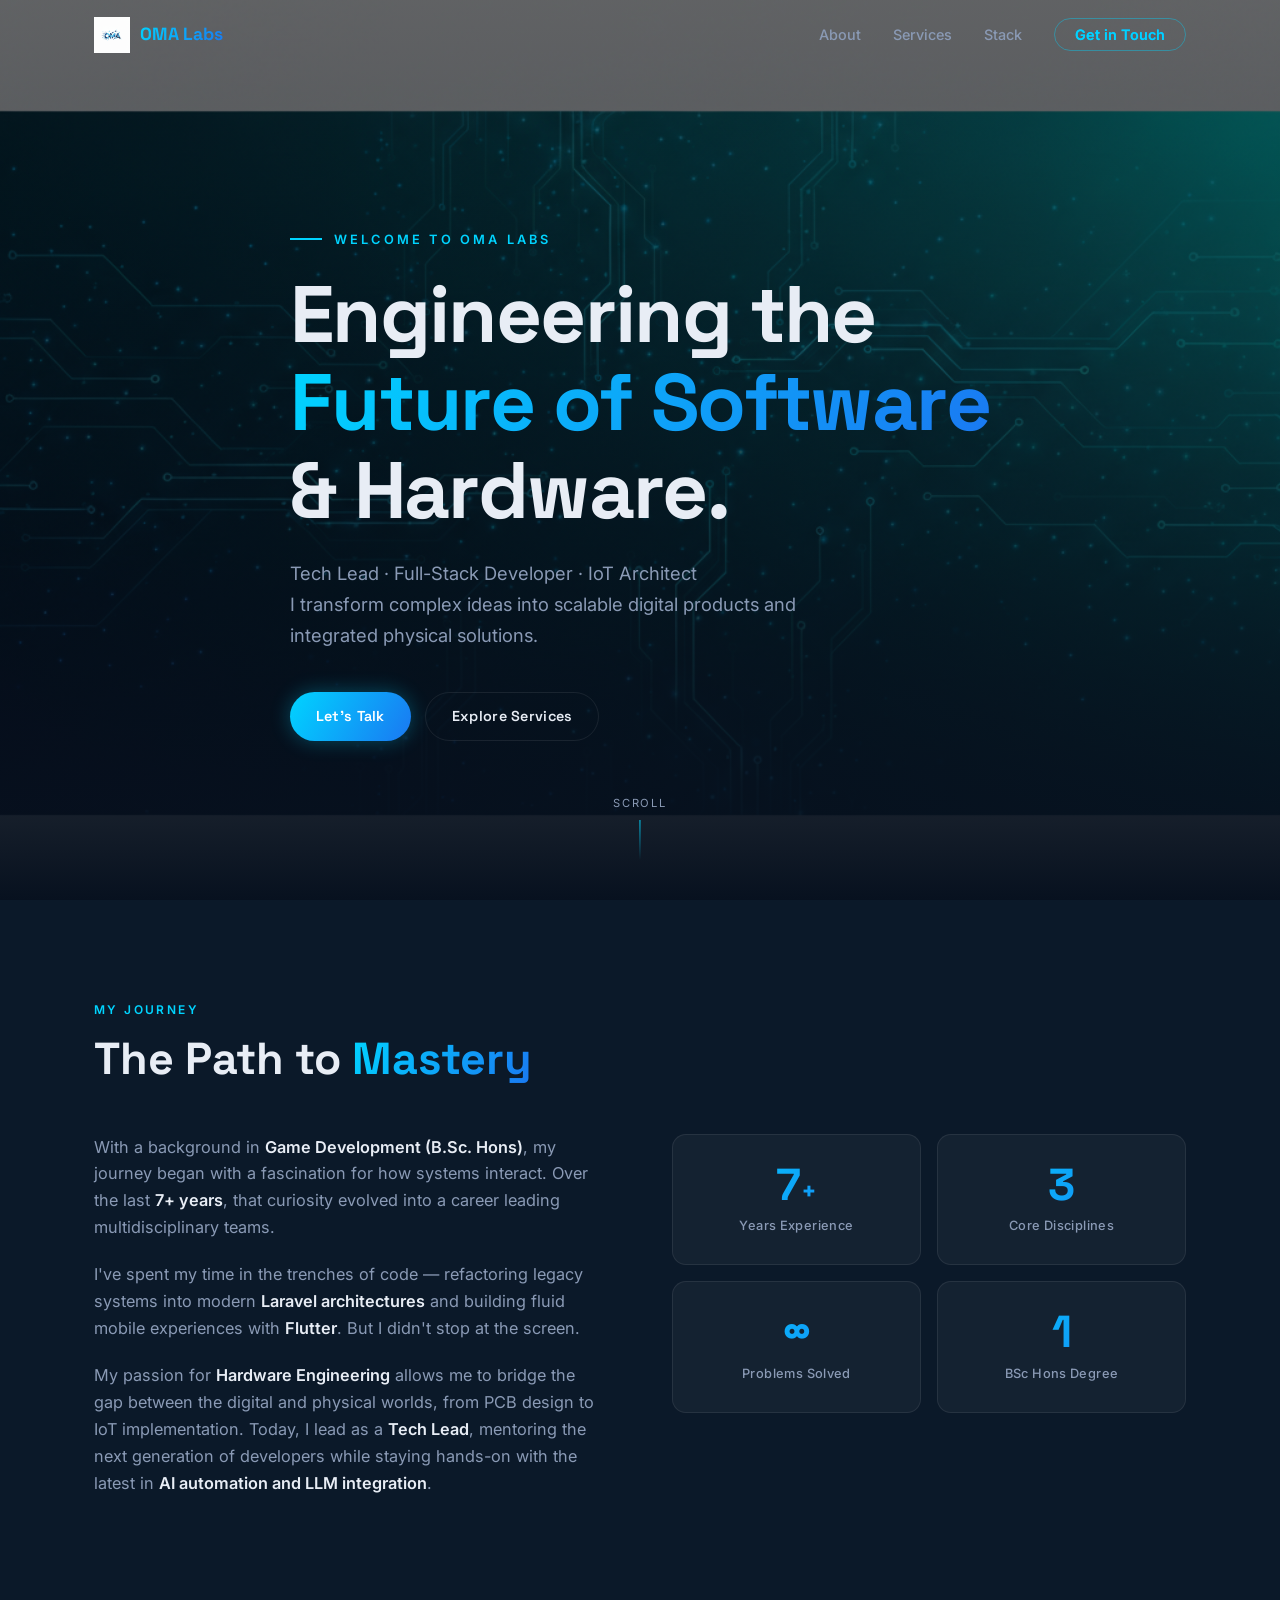
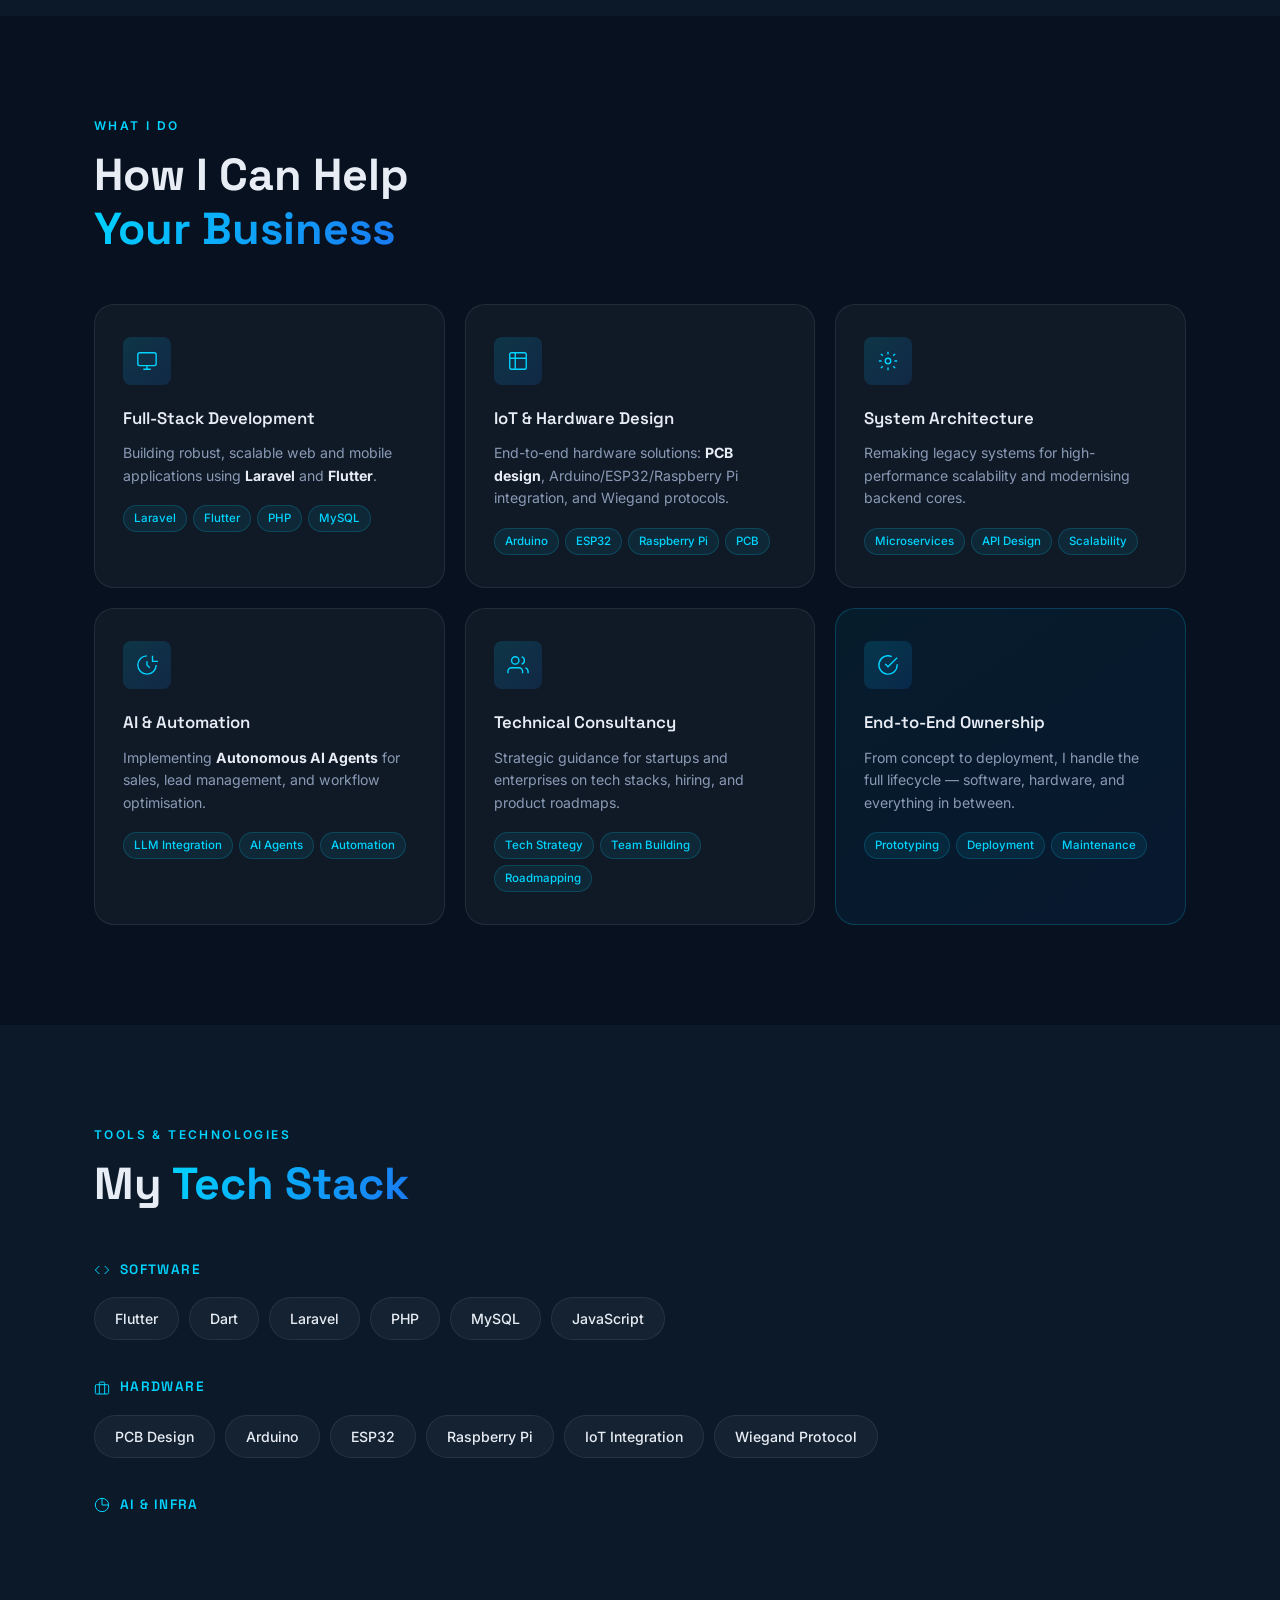
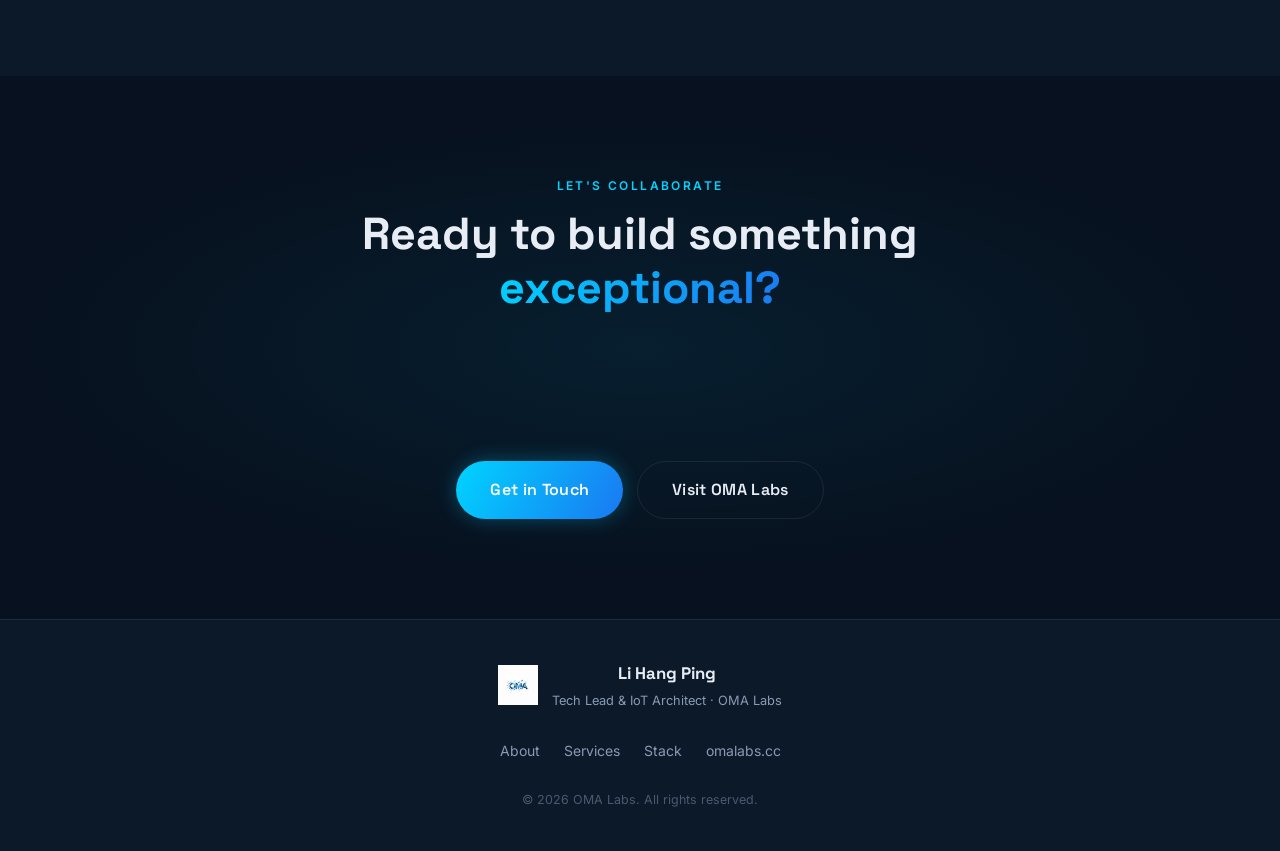
==== index.html @ 93602f53 "Build OMA Labs personal portfolio website Single-page portfolio for Li Hang Ping / OMA Labs with her" ====
<!DOCTYPE html>
<html lang="en">
<head>
  <meta charset="UTF-8" />
  <meta name="viewport" content="width=device-width, initial-scale=1.0" />
  <title>Li Hang Ping — OMA Labs</title>
  <meta name="description" content="Tech Lead, Full-Stack Developer, and IoT Architect. Building scalable software and integrated hardware solutions." />
  <link rel="preconnect" href="https://fonts.googleapis.com" />
  <link rel="preconnect" href="https://fonts.gstatic.com" crossorigin />
  <link href="https://fonts.googleapis.com/css2?family=Inter:wght@300;400;500;600;700;800&family=Space+Grotesk:wght@400;500;600;700&display=swap" rel="stylesheet" />
  <link rel="stylesheet" href="style.css" />
</head>
<body>

  <!-- NAV -->
  <nav class="nav" id="nav">
    <div class="nav__inner">
      <a href="#hero" class="nav__logo">
        <img src="assets/logo.png" alt="OMA Labs" class="nav__logo-img" />
        <span class="nav__logo-text">OMA Labs</span>
      </a>
      <ul class="nav__links">
        <li><a href="#about">About</a></li>
        <li><a href="#services">Services</a></li>
        <li><a href="#stack">Stack</a></li>
        <li><a href="#contact" class="nav__cta">Get in Touch</a></li>
      </ul>
      <button class="nav__hamburger" id="hamburger" aria-label="Toggle menu">
        <span></span><span></span><span></span>
      </button>
    </div>
  </nav>

  <!-- HERO -->
  <section class="hero" id="hero">
    <div class="hero__bg"></div>
    <div class="hero__overlay"></div>
    <div class="hero__content">
      <p class="hero__eyebrow">Welcome to OMA Labs</p>
      <h1 class="hero__headline">Engineering the<br /><span class="gradient-text">Future of Software</span><br />&amp; Hardware.</h1>
      <p class="hero__sub">Tech Lead · Full-Stack Developer · IoT Architect<br />I transform complex ideas into scalable digital products and integrated physical solutions.</p>
      <div class="hero__actions">
        <a href="#contact" class="btn btn--primary">Let's Talk</a>
        <a href="#services" class="btn btn--ghost">Explore Services</a>
      </div>
    </div>
    <div class="hero__scroll-indicator">
      <span>Scroll</span>
      <div class="hero__scroll-line"></div>
    </div>
  </section>

  <!-- ABOUT -->
  <section class="section about" id="about">
    <div class="container">
      <div class="section__label">My Journey</div>
      <h2 class="section__title">The Path to <span class="gradient-text">Mastery</span></h2>
      <div class="about__grid">
        <div class="about__text">
          <p>With a background in <strong>Game Development (B.Sc. Hons)</strong>, my journey began with a fascination for how systems interact. Over the last <strong>7+ years</strong>, that curiosity evolved into a career leading multidisciplinary teams.</p>
          <p>I've spent my time in the trenches of code — refactoring legacy systems into modern <strong>Laravel architectures</strong> and building fluid mobile experiences with <strong>Flutter</strong>. But I didn't stop at the screen.</p>
          <p>My passion for <strong>Hardware Engineering</strong> allows me to bridge the gap between the digital and physical worlds, from PCB design to IoT implementation. Today, I lead as a <strong>Tech Lead</strong>, mentoring the next generation of developers while staying hands-on with the latest in <strong>AI automation and LLM integration</strong>.</p>
        </div>
        <div class="about__stats">
          <div class="stat-card">
            <div class="stat-card__num">7<span>+</span></div>
            <div class="stat-card__label">Years Experience</div>
          </div>
          <div class="stat-card">
            <div class="stat-card__num">3</div>
            <div class="stat-card__label">Core Disciplines</div>
          </div>
          <div class="stat-card">
            <div class="stat-card__num">∞</div>
            <div class="stat-card__label">Problems Solved</div>
          </div>
          <div class="stat-card">
            <div class="stat-card__num">1</div>
            <div class="stat-card__label">BSc Hons Degree</div>
          </div>
        </div>
      </div>
    </div>
  </section>

  <!-- SERVICES -->
  <section class="section services" id="services">
    <div class="container">
      <div class="section__label">What I Do</div>
      <h2 class="section__title">How I Can Help<br /><span class="gradient-text">Your Business</span></h2>
      <div class="services__grid">

        <div class="service-card">
          <div class="service-card__icon">
            <svg viewBox="0 0 24 24" fill="none" stroke="currentColor" stroke-width="1.5"><rect x="2" y="3" width="20" height="14" rx="2"/><path d="M8 21h8M12 17v4"/></svg>
          </div>
          <h3>Full-Stack Development</h3>
          <p>Building robust, scalable web and mobile applications using <strong>Laravel</strong> and <strong>Flutter</strong>.</p>
          <ul class="service-card__tags">
            <li>Laravel</li><li>Flutter</li><li>PHP</li><li>MySQL</li>
          </ul>
        </div>

        <div class="service-card">
          <div class="service-card__icon">
            <svg viewBox="0 0 24 24" fill="none" stroke="currentColor" stroke-width="1.5"><path d="M9 3H5a2 2 0 0 0-2 2v4m6-6h10a2 2 0 0 1 2 2v4M9 3v18m0 0h10a2 2 0 0 0 2-2V9M9 21H5a2 2 0 0 1-2-2V9m0 0h18"/></svg>
          </div>
          <h3>IoT &amp; Hardware Design</h3>
          <p>End-to-end hardware solutions: <strong>PCB design</strong>, Arduino/ESP32/Raspberry Pi integration, and Wiegand protocols.</p>
          <ul class="service-card__tags">
            <li>Arduino</li><li>ESP32</li><li>Raspberry Pi</li><li>PCB</li>
          </ul>
        </div>

        <div class="service-card">
          <div class="service-card__icon">
            <svg viewBox="0 0 24 24" fill="none" stroke="currentColor" stroke-width="1.5"><circle cx="12" cy="12" r="3"/><path d="M12 2v3M12 19v3M4.22 4.22l2.12 2.12M17.66 17.66l2.12 2.12M2 12h3M19 12h3M4.22 19.78l2.12-2.12M17.66 6.34l2.12-2.12"/></svg>
          </div>
          <h3>System Architecture</h3>
          <p>Remaking legacy systems for high-performance scalability and modernising backend cores.</p>
          <ul class="service-card__tags">
            <li>Microservices</li><li>API Design</li><li>Scalability</li>
          </ul>
        </div>

        <div class="service-card">
          <div class="service-card__icon">
            <svg viewBox="0 0 24 24" fill="none" stroke="currentColor" stroke-width="1.5"><path d="M12 2a10 10 0 1 0 10 10"/><path d="M12 8v4l3 3"/><path d="M18 2v6h6"/></svg>
          </div>
          <h3>AI &amp; Automation</h3>
          <p>Implementing <strong>Autonomous AI Agents</strong> for sales, lead management, and workflow optimisation.</p>
          <ul class="service-card__tags">
            <li>LLM Integration</li><li>AI Agents</li><li>Automation</li>
          </ul>
        </div>

        <div class="service-card">
          <div class="service-card__icon">
            <svg viewBox="0 0 24 24" fill="none" stroke="currentColor" stroke-width="1.5"><path d="M17 21v-2a4 4 0 0 0-4-4H5a4 4 0 0 0-4 4v2"/><circle cx="9" cy="7" r="4"/><path d="M23 21v-2a4 4 0 0 0-3-3.87"/><path d="M16 3.13a4 4 0 0 1 0 7.75"/></svg>
          </div>
          <h3>Technical Consultancy</h3>
          <p>Strategic guidance for startups and enterprises on tech stacks, hiring, and product roadmaps.</p>
          <ul class="service-card__tags">
            <li>Tech Strategy</li><li>Team Building</li><li>Roadmapping</li>
          </ul>
        </div>

        <div class="service-card service-card--highlight">
          <div class="service-card__icon">
            <svg viewBox="0 0 24 24" fill="none" stroke="currentColor" stroke-width="1.5"><path d="M22 11.08V12a10 10 0 1 1-5.93-9.14"/><path d="M22 4 12 14.01l-3-3"/></svg>
          </div>
          <h3>End-to-End Ownership</h3>
          <p>From concept to deployment, I handle the full lifecycle — software, hardware, and everything in between.</p>
          <ul class="service-card__tags">
            <li>Prototyping</li><li>Deployment</li><li>Maintenance</li>
          </ul>
        </div>

      </div>
    </div>
  </section>

  <!-- TECH STACK -->
  <section class="section stack" id="stack">
    <div class="container">
      <div class="section__label">Tools &amp; Technologies</div>
      <h2 class="section__title">My <span class="gradient-text">Tech Stack</span></h2>
      <div class="stack__groups">

        <div class="stack__group">
          <div class="stack__group-label">
            <svg viewBox="0 0 24 24" fill="none" stroke="currentColor" stroke-width="1.5"><polyline points="16 18 22 12 16 6"/><polyline points="8 6 2 12 8 18"/></svg>
            Software
          </div>
          <div class="stack__pills">
            <span class="pill">Flutter</span>
            <span class="pill">Dart</span>
            <span class="pill">Laravel</span>
            <span class="pill">PHP</span>
            <span class="pill">MySQL</span>
            <span class="pill">JavaScript</span>
          </div>
        </div>

        <div class="stack__group">
          <div class="stack__group-label">
            <svg viewBox="0 0 24 24" fill="none" stroke="currentColor" stroke-width="1.5"><rect x="2" y="7" width="20" height="14" rx="2"/><path d="M16 21V5a2 2 0 0 0-2-2h-4a2 2 0 0 0-2 2v16"/></svg>
            Hardware
          </div>
          <div class="stack__pills">
            <span class="pill">PCB Design</span>
            <span class="pill">Arduino</span>
            <span class="pill">ESP32</span>
            <span class="pill">Raspberry Pi</span>
            <span class="pill">IoT Integration</span>
            <span class="pill">Wiegand Protocol</span>
          </div>
        </div>

        <div class="stack__group">
          <div class="stack__group-label">
            <svg viewBox="0 0 24 24" fill="none" stroke="currentColor" stroke-width="1.5"><path d="M12 2a10 10 0 1 0 10 10H12V2z"/><path d="M12 2a10 10 0 0 1 10 10"/></svg>
            AI &amp; Infra
          </div>
          <div class="stack__pills">
            <span class="pill">LLM Hosting</span>
            <span class="pill">Prompt Engineering</span>
            <span class="pill">Nvidia RTX</span>
            <span class="pill">AI Agents</span>
          </div>
        </div>

      </div>
    </div>
  </section>

  <!-- CONTACT CTA -->
  <section class="section contact" id="contact">
    <div class="contact__bg"></div>
    <div class="container contact__inner">
      <div class="section__label">Let's Collaborate</div>
      <h2 class="section__title">Ready to build something<br /><span class="gradient-text">exceptional?</span></h2>
      <p class="contact__body">Whether you need a sophisticated mobile app, a custom hardware solution, or a complete system overhaul, I bring the technical leadership to make it happen.</p>
      <div class="contact__actions">
        <a href="mailto:hello@omalabs.cc" class="btn btn--primary btn--lg">Get in Touch</a>
        <a href="https://omalabs.cc" target="_blank" rel="noopener noreferrer" class="btn btn--ghost btn--lg">Visit OMA Labs</a>
      </div>
    </div>
  </section>

  <!-- FOOTER -->
  <footer class="footer">
    <div class="container footer__inner">
      <div class="footer__brand">
        <img src="assets/logo.png" alt="OMA Labs" class="footer__logo" />
        <div>
          <div class="footer__name">Li Hang Ping</div>
          <div class="footer__tagline">Tech Lead &amp; IoT Architect · OMA Labs</div>
        </div>
      </div>
      <div class="footer__links">
        <a href="#about">About</a>
        <a href="#services">Services</a>
        <a href="#stack">Stack</a>
        <a href="https://omalabs.cc" target="_blank" rel="noopener noreferrer">omalabs.cc</a>
      </div>
      <div class="footer__copy">&copy; 2026 OMA Labs. All rights reserved.</div>
    </div>
  </footer>

  <script src="script.js"></script>
</body>
</html>
---- style.css ----
/* ============================================================
   OMA Labs — Portfolio Website Styles
   ============================================================ */

/* ---------- Reset & Base ---------- */
*, *::before, *::after { box-sizing: border-box; margin: 0; padding: 0; }

:root {
  --clr-bg:        #07111f;
  --clr-bg2:       #0b1929;
  --clr-surface:   rgba(255,255,255,0.04);
  --clr-border:    rgba(255,255,255,0.08);
  --clr-text:      #e8edf5;
  --clr-muted:     #8a9ab5;
  --clr-cyan:      #00d4ff;
  --clr-blue:      #1a78f2;
  --clr-glow:      rgba(0, 212, 255, 0.15);

  --font-head:  'Space Grotesk', sans-serif;
  --font-body:  'Inter', sans-serif;

  --radius-sm: 8px;
  --radius-md: 14px;
  --radius-lg: 20px;

  --nav-h: 70px;
  --transition: 0.3s ease;
}

html { scroll-behavior: smooth; font-size: 16px; }

body {
  background: var(--clr-bg);
  color: var(--clr-text);
  font-family: var(--font-body);
  line-height: 1.65;
  overflow-x: hidden;
}

a { color: inherit; text-decoration: none; }
img { display: block; max-width: 100%; }
ul { list-style: none; }

/* ---------- Utilities ---------- */
.container {
  width: 100%;
  max-width: 1140px;
  margin: 0 auto;
  padding: 0 24px;
}

.gradient-text {
  background: linear-gradient(120deg, var(--clr-cyan) 0%, var(--clr-blue) 100%);
  -webkit-background-clip: text;
  -webkit-text-fill-color: transparent;
  background-clip: text;
}

/* ---------- Buttons ---------- */
.btn {
  display: inline-flex;
  align-items: center;
  gap: 8px;
  padding: 12px 26px;
  border-radius: 50px;
  font-family: var(--font-head);
  font-size: 0.9rem;
  font-weight: 600;
  letter-spacing: 0.02em;
  cursor: pointer;
  transition: all var(--transition);
  border: none;
}

.btn--primary {
  background: linear-gradient(120deg, var(--clr-cyan), var(--clr-blue));
  color: #fff;
  box-shadow: 0 0 20px rgba(0,212,255,0.3);
}
.btn--primary:hover {
  box-shadow: 0 0 36px rgba(0,212,255,0.5);
  transform: translateY(-2px);
}

.btn--ghost {
  background: transparent;
  color: var(--clr-text);
  border: 1.5px solid var(--clr-border);
}
.btn--ghost:hover {
  border-color: var(--clr-cyan);
  color: var(--clr-cyan);
  transform: translateY(-2px);
}

.btn--lg { padding: 15px 34px; font-size: 1rem; }

/* ---------- Section shared ---------- */
.section {
  padding: 100px 0;
  position: relative;
}

.section__label {
  font-size: 0.75rem;
  font-weight: 600;
  letter-spacing: 0.2em;
  text-transform: uppercase;
  color: var(--clr-cyan);
  margin-bottom: 12px;
}

.section__title {
  font-family: var(--font-head);
  font-size: clamp(1.9rem, 4vw, 2.8rem);
  font-weight: 700;
  line-height: 1.2;
  margin-bottom: 48px;
}

/* ============================================================
   NAV
   ============================================================ */
.nav {
  position: fixed;
  top: 0; left: 0; right: 0;
  height: var(--nav-h);
  z-index: 1000;
  transition: background var(--transition), backdrop-filter var(--transition);
}

.nav.scrolled {
  background: rgba(7,17,31,0.85);
  backdrop-filter: blur(16px);
  border-bottom: 1px solid var(--clr-border);
}

.nav__inner {
  max-width: 1140px;
  margin: 0 auto;
  padding: 0 24px;
  height: 100%;
  display: flex;
  align-items: center;
  justify-content: space-between;
}

.nav__logo {
  display: flex;
  align-items: center;
  gap: 10px;
}

.nav__logo-img {
  height: 36px;
  width: auto;
}

.nav__logo-text {
  font-family: var(--font-head);
  font-weight: 700;
  font-size: 1.1rem;
  background: linear-gradient(120deg, var(--clr-cyan), var(--clr-blue));
  -webkit-background-clip: text;
  -webkit-text-fill-color: transparent;
  background-clip: text;
}

.nav__links {
  display: flex;
  align-items: center;
  gap: 32px;
  font-size: 0.9rem;
  font-weight: 500;
}

.nav__links li a {
  color: var(--clr-muted);
  transition: color var(--transition);
}
.nav__links li a:hover { color: var(--clr-text); }

.nav__cta {
  background: linear-gradient(120deg, var(--clr-cyan), var(--clr-blue));
  -webkit-background-clip: text;
  -webkit-text-fill-color: transparent;
  background-clip: text;
  font-weight: 600 !important;
  border: 1.5px solid rgba(0,212,255,0.4);
  padding: 7px 20px;
  border-radius: 50px;
  color: var(--clr-cyan) !important;
  -webkit-text-fill-color: unset !important;
  transition: all var(--transition) !important;
}
.nav__cta:hover {
  border-color: var(--clr-cyan);
  background: rgba(0,212,255,0.1);
  color: var(--clr-cyan) !important;
}

.nav__hamburger {
  display: none;
  flex-direction: column;
  gap: 5px;
  background: none;
  border: none;
  cursor: pointer;
  padding: 4px;
}
.nav__hamburger span {
  display: block;
  width: 24px;
  height: 2px;
  background: var(--clr-text);
  border-radius: 2px;
  transition: all var(--transition);
}
.nav__hamburger.open span:nth-child(1) { transform: translateY(7px) rotate(45deg); }
.nav__hamburger.open span:nth-child(2) { opacity: 0; }
.nav__hamburger.open span:nth-child(3) { transform: translateY(-7px) rotate(-45deg); }

/* ---------- Mobile nav ---------- */
@media (max-width: 768px) {
  .nav__links {
    display: none;
    position: fixed;
    top: var(--nav-h);
    left: 0; right: 0;
    background: rgba(7,17,31,0.97);
    backdrop-filter: blur(20px);
    flex-direction: column;
    gap: 0;
    padding: 24px 0;
    border-bottom: 1px solid var(--clr-border);
  }
  .nav__links.open { display: flex; }
  .nav__links li { width: 100%; }
  .nav__links li a {
    display: block;
    padding: 14px 24px;
    font-size: 1rem;
    color: var(--clr-text);
  }
  .nav__cta {
    margin: 8px 24px 0;
    text-align: center;
  }
  .nav__hamburger { display: flex; }
}

/* ============================================================
   HERO
   ============================================================ */
.hero {
  min-height: 100vh;
  display: flex;
  align-items: center;
  position: relative;
  overflow: hidden;
  padding-top: var(--nav-h);
}

.hero__bg {
  position: absolute;
  inset: 0;
  background-image: url('assets/bg.png');
  background-size: cover;
  background-position: center;
  filter: brightness(0.45) saturate(1.2);
}

.hero__overlay {
  position: absolute;
  inset: 0;
  background: linear-gradient(
    to bottom,
    rgba(7,17,31,0.15) 0%,
    rgba(7,17,31,0.4) 60%,
    rgba(7,17,31,1) 100%
  );
}

.hero__content {
  position: relative;
  z-index: 2;
  max-width: 1140px;
  margin: 0 auto;
  padding: 0 24px;
}

.hero__eyebrow {
  font-size: 0.8rem;
  font-weight: 600;
  letter-spacing: 0.25em;
  text-transform: uppercase;
  color: var(--clr-cyan);
  margin-bottom: 20px;
  display: flex;
  align-items: center;
  gap: 12px;
}
.hero__eyebrow::before {
  content: '';
  display: inline-block;
  width: 32px;
  height: 1.5px;
  background: var(--clr-cyan);
}

.hero__headline {
  font-family: var(--font-head);
  font-size: clamp(2.6rem, 6.5vw, 5rem);
  font-weight: 800;
  line-height: 1.1;
  margin-bottom: 24px;
  letter-spacing: -0.02em;
}

.hero__sub {
  font-size: clamp(0.95rem, 2vw, 1.15rem);
  color: var(--clr-muted);
  max-width: 560px;
  margin-bottom: 40px;
  line-height: 1.7;
}

.hero__actions { display: flex; flex-wrap: wrap; gap: 14px; }

.hero__scroll-indicator {
  position: absolute;
  bottom: 40px;
  left: 50%;
  transform: translateX(-50%);
  z-index: 2;
  display: flex;
  flex-direction: column;
  align-items: center;
  gap: 8px;
  color: var(--clr-muted);
  font-size: 0.7rem;
  letter-spacing: 0.15em;
  text-transform: uppercase;
}

.hero__scroll-line {
  width: 1.5px;
  height: 40px;
  background: linear-gradient(to bottom, var(--clr-cyan), transparent);
  animation: scrollPulse 2s ease-in-out infinite;
}

@keyframes scrollPulse {
  0%, 100% { opacity: 0.3; }
  50% { opacity: 1; }
}

/* ============================================================
   ABOUT
   ============================================================ */
.about {
  background: var(--clr-bg2);
}

.about__grid {
  display: grid;
  grid-template-columns: 1fr 1fr;
  gap: 64px;
  align-items: start;
}

.about__text p {
  color: var(--clr-muted);
  margin-bottom: 20px;
  font-size: 1.02rem;
}
.about__text p strong {
  color: var(--clr-text);
  font-weight: 600;
}

.about__stats {
  display: grid;
  grid-template-columns: 1fr 1fr;
  gap: 16px;
}

.stat-card {
  background: var(--clr-surface);
  border: 1px solid var(--clr-border);
  border-radius: var(--radius-md);
  padding: 28px 24px;
  text-align: center;
  transition: border-color var(--transition), transform var(--transition);
}
.stat-card:hover {
  border-color: rgba(0,212,255,0.3);
  transform: translateY(-4px);
}

.stat-card__num {
  font-family: var(--font-head);
  font-size: 2.8rem;
  font-weight: 700;
  background: linear-gradient(120deg, var(--clr-cyan), var(--clr-blue));
  -webkit-background-clip: text;
  -webkit-text-fill-color: transparent;
  background-clip: text;
  line-height: 1;
  margin-bottom: 8px;
}
.stat-card__num span { font-size: 1.6rem; }

.stat-card__label {
  font-size: 0.8rem;
  color: var(--clr-muted);
  font-weight: 500;
  letter-spacing: 0.03em;
}

@media (max-width: 900px) {
  .about__grid { grid-template-columns: 1fr; gap: 48px; }
}

/* ============================================================
   SERVICES
   ============================================================ */
.services { background: var(--clr-bg); }

.services__grid {
  display: grid;
  grid-template-columns: repeat(3, 1fr);
  gap: 20px;
}

.service-card {
  background: var(--clr-surface);
  border: 1px solid var(--clr-border);
  border-radius: var(--radius-lg);
  padding: 32px 28px;
  transition: border-color var(--transition), transform var(--transition), box-shadow var(--transition);
}
.service-card:hover {
  border-color: rgba(0,212,255,0.35);
  transform: translateY(-6px);
  box-shadow: 0 20px 60px rgba(0,0,0,0.4);
}

.service-card--highlight {
  background: linear-gradient(145deg, rgba(0,212,255,0.06), rgba(26,120,242,0.08));
  border-color: rgba(0,212,255,0.2);
}

.service-card__icon {
  width: 48px;
  height: 48px;
  background: linear-gradient(135deg, rgba(0,212,255,0.15), rgba(26,120,242,0.15));
  border-radius: var(--radius-sm);
  display: flex;
  align-items: center;
  justify-content: center;
  margin-bottom: 20px;
  color: var(--clr-cyan);
}
.service-card__icon svg { width: 22px; height: 22px; }

.service-card h3 {
  font-family: var(--font-head);
  font-size: 1.05rem;
  font-weight: 600;
  margin-bottom: 10px;
  color: var(--clr-text);
}

.service-card p {
  font-size: 0.88rem;
  color: var(--clr-muted);
  line-height: 1.6;
  margin-bottom: 18px;
}
.service-card p strong { color: var(--clr-text); }

.service-card__tags {
  display: flex;
  flex-wrap: wrap;
  gap: 6px;
}
.service-card__tags li {
  font-size: 0.72rem;
  font-weight: 500;
  color: var(--clr-cyan);
  background: rgba(0,212,255,0.08);
  border: 1px solid rgba(0,212,255,0.18);
  padding: 3px 10px;
  border-radius: 50px;
}

@media (max-width: 1000px) {
  .services__grid { grid-template-columns: repeat(2, 1fr); }
}
@media (max-width: 600px) {
  .services__grid { grid-template-columns: 1fr; }
}

/* ============================================================
   TECH STACK
   ============================================================ */
.stack { background: var(--clr-bg2); }

.stack__groups {
  display: flex;
  flex-direction: column;
  gap: 36px;
}

.stack__group-label {
  display: flex;
  align-items: center;
  gap: 10px;
  font-family: var(--font-head);
  font-size: 0.85rem;
  font-weight: 600;
  letter-spacing: 0.1em;
  text-transform: uppercase;
  color: var(--clr-cyan);
  margin-bottom: 16px;
}
.stack__group-label svg { width: 16px; height: 16px; }

.stack__pills {
  display: flex;
  flex-wrap: wrap;
  gap: 10px;
}

.pill {
  font-size: 0.88rem;
  font-weight: 500;
  color: var(--clr-text);
  background: var(--clr-surface);
  border: 1px solid var(--clr-border);
  padding: 9px 20px;
  border-radius: 50px;
  transition: all var(--transition);
  cursor: default;
}
.pill:hover {
  border-color: var(--clr-cyan);
  color: var(--clr-cyan);
  background: rgba(0,212,255,0.06);
}

/* ============================================================
   CONTACT CTA
   ============================================================ */
.contact {
  background: var(--clr-bg);
  overflow: hidden;
  text-align: center;
}

.contact__bg {
  position: absolute;
  inset: 0;
  background: radial-gradient(ellipse 70% 60% at 50% 50%, rgba(0,212,255,0.07) 0%, transparent 70%);
  pointer-events: none;
}

.contact__inner { position: relative; z-index: 1; }

.contact .section__label { justify-content: center; display: flex; }

.contact .section__title {
  text-align: center;
  margin-bottom: 20px;
}

.contact__body {
  max-width: 560px;
  margin: 0 auto 40px;
  color: var(--clr-muted);
  font-size: 1.05rem;
  line-height: 1.7;
}

.contact__actions {
  display: flex;
  justify-content: center;
  flex-wrap: wrap;
  gap: 14px;
}

/* ============================================================
   FOOTER
   ============================================================ */
.footer {
  background: var(--clr-bg2);
  border-top: 1px solid var(--clr-border);
  padding: 40px 0;
}

.footer__inner {
  display: flex;
  flex-direction: column;
  align-items: center;
  gap: 28px;
  text-align: center;
}

.footer__brand {
  display: flex;
  align-items: center;
  gap: 14px;
}

.footer__logo {
  height: 40px;
  width: auto;
}

.footer__name {
  font-family: var(--font-head);
  font-weight: 700;
  font-size: 1.05rem;
}

.footer__tagline {
  font-size: 0.8rem;
  color: var(--clr-muted);
  margin-top: 2px;
}

.footer__links {
  display: flex;
  flex-wrap: wrap;
  justify-content: center;
  gap: 24px;
  font-size: 0.875rem;
  color: var(--clr-muted);
}
.footer__links a:hover { color: var(--clr-cyan); }

.footer__copy {
  font-size: 0.78rem;
  color: rgba(138,154,181,0.5);
}

/* ============================================================
   Scroll reveal animations
   ============================================================ */
.reveal {
  opacity: 0;
  transform: translateY(28px);
  transition: opacity 0.65s ease, transform 0.65s ease;
}
.reveal.visible {
  opacity: 1;
  transform: none;
}

/* ---------- Responsive helpers ---------- */
@media (max-width: 768px) {
  .section { padding: 72px 0; }
  .hero__headline { letter-spacing: -0.01em; }
  .hero__scroll-indicator { display: none; }
  .about__stats { grid-template-columns: 1fr 1fr; }
  .stat-card__num { font-size: 2.2rem; }
}

@media (max-width: 480px) {
  .hero__actions { flex-direction: column; align-items: flex-start; }
  .contact__actions { flex-direction: column; align-items: center; }
  .about__stats { grid-template-columns: 1fr 1fr; gap: 10px; }
}
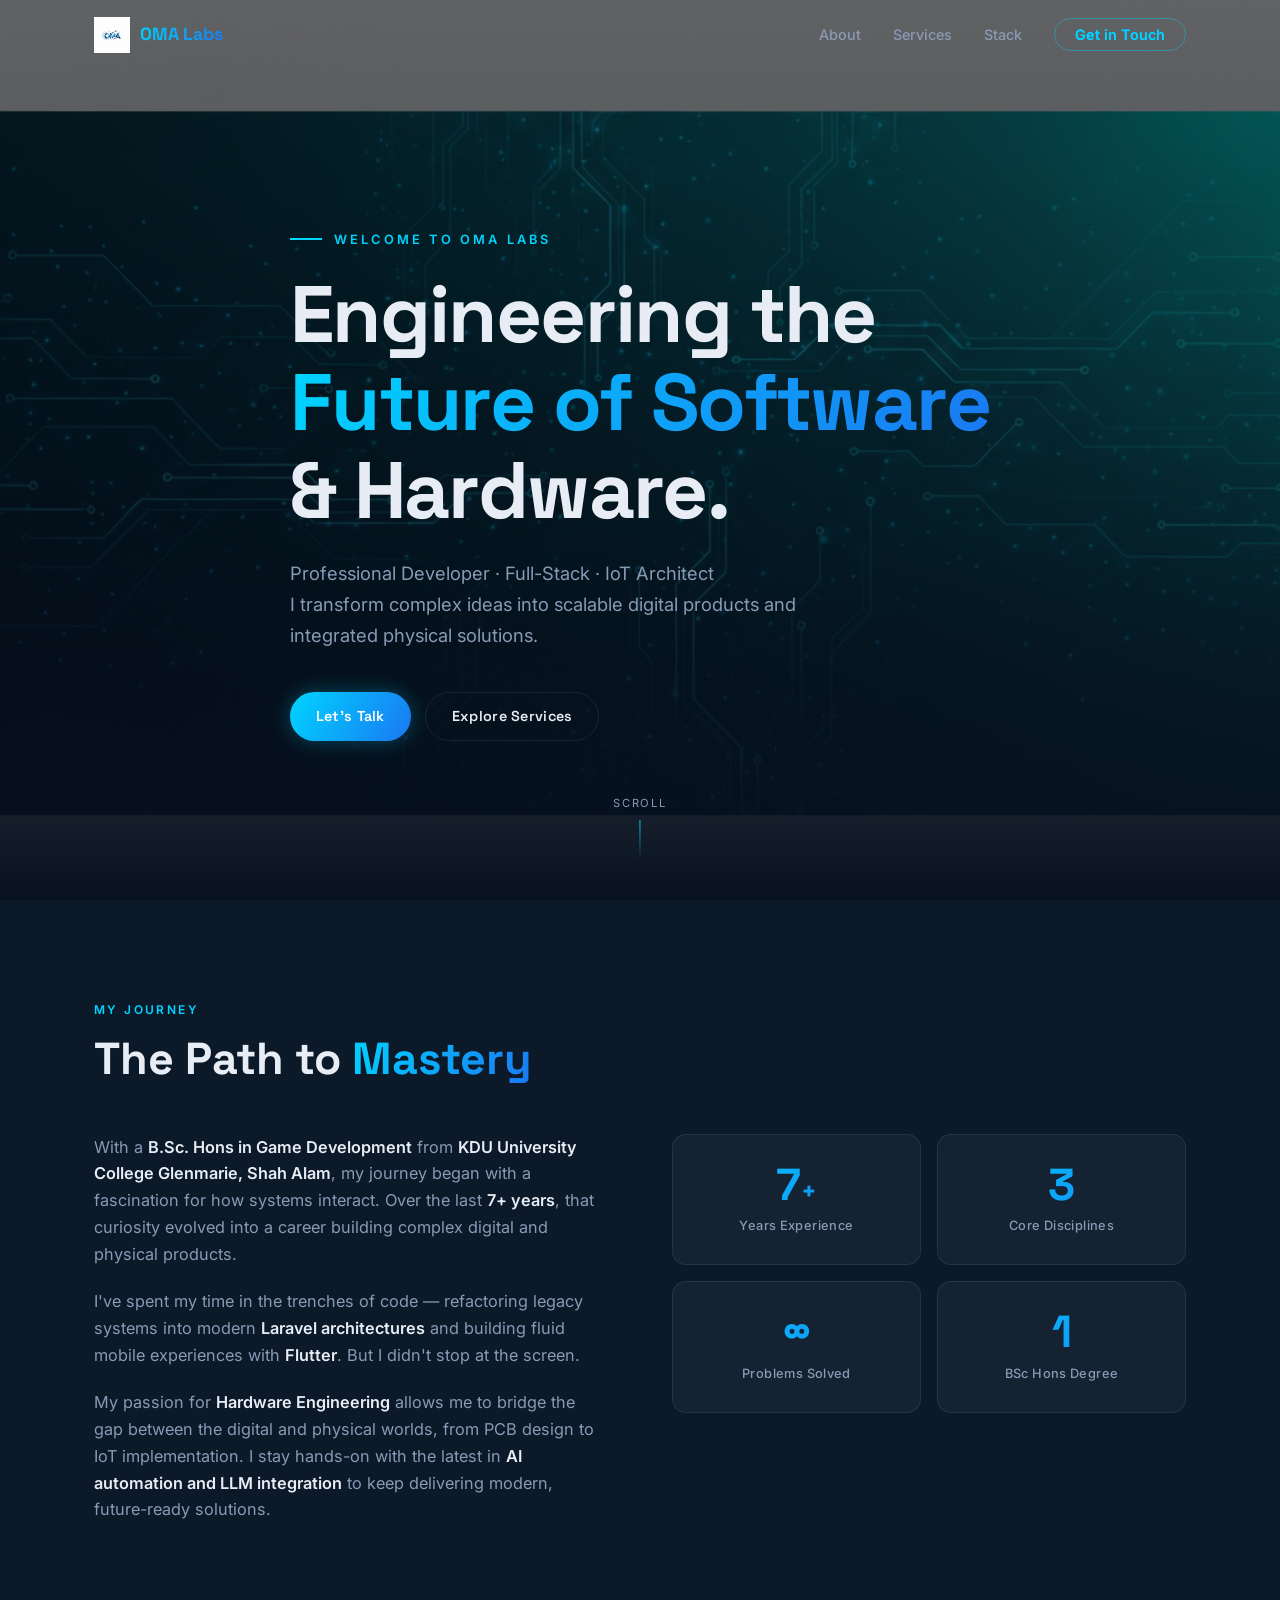
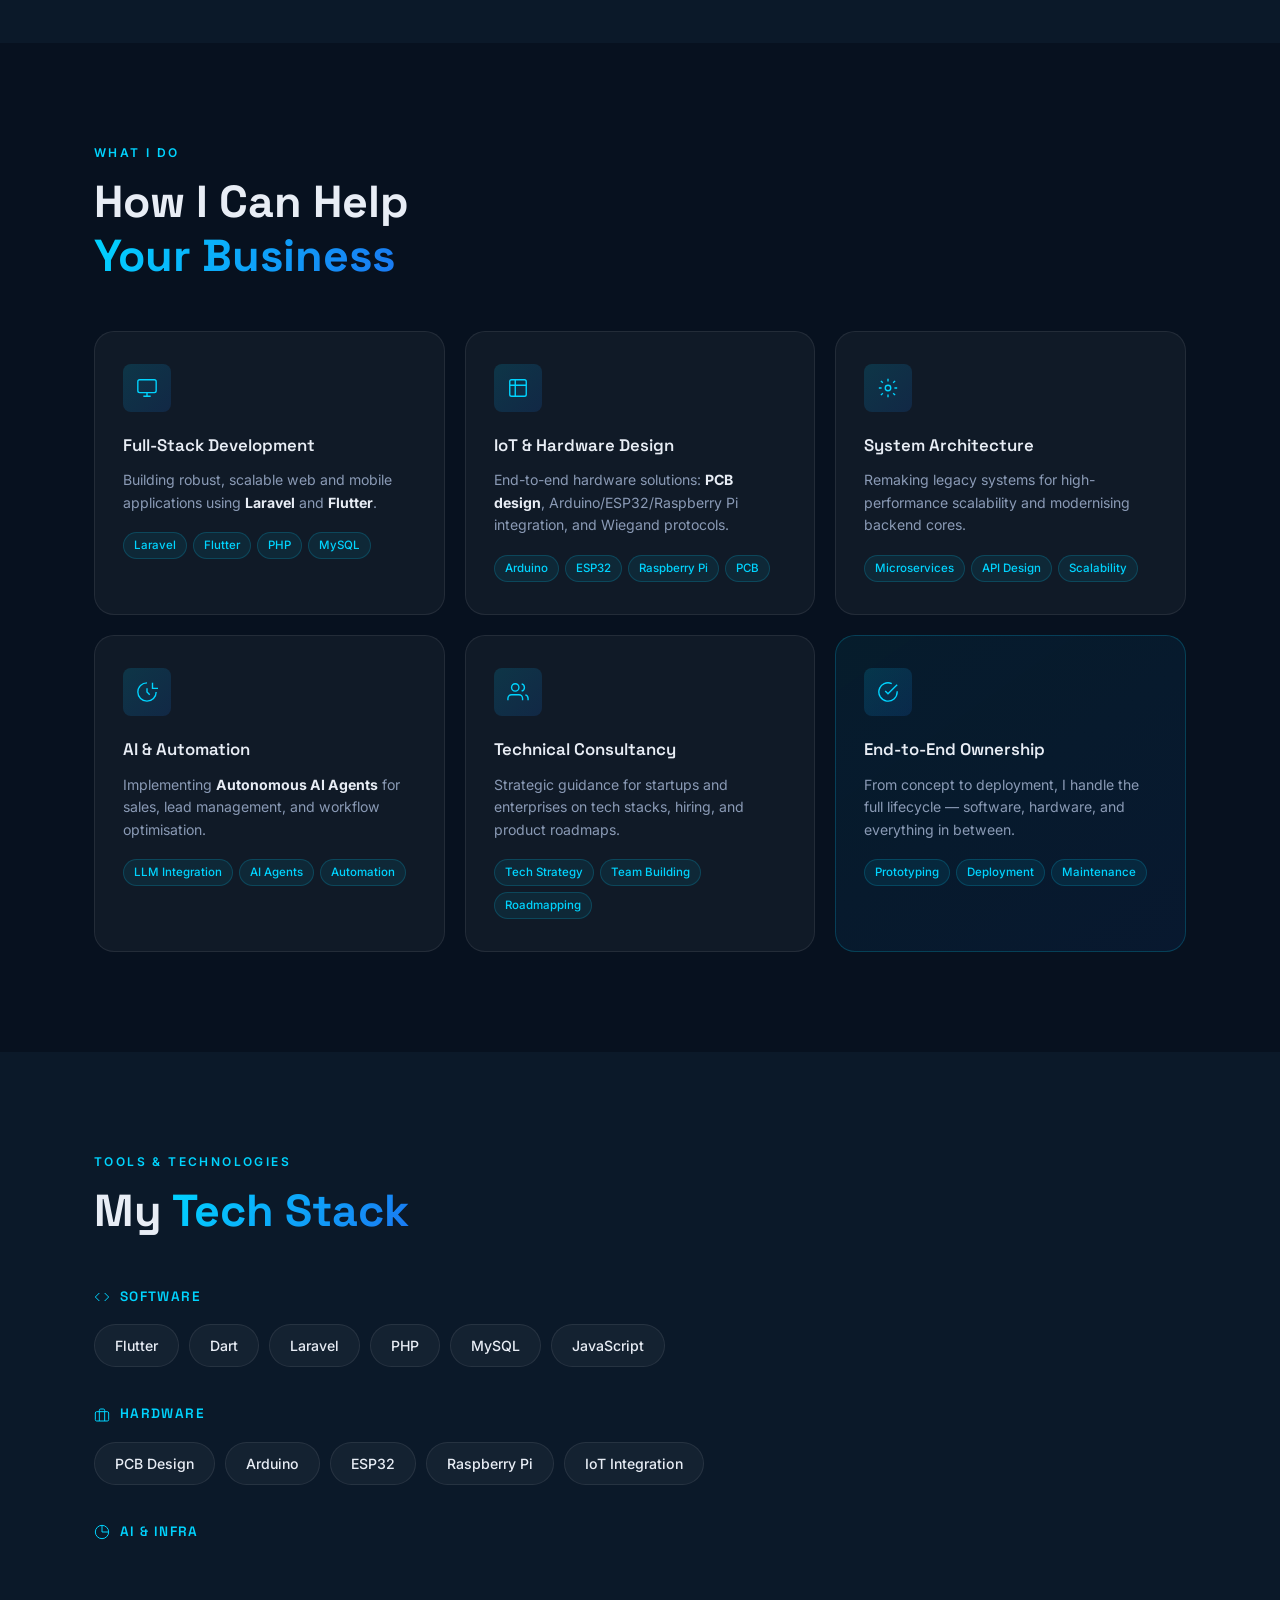
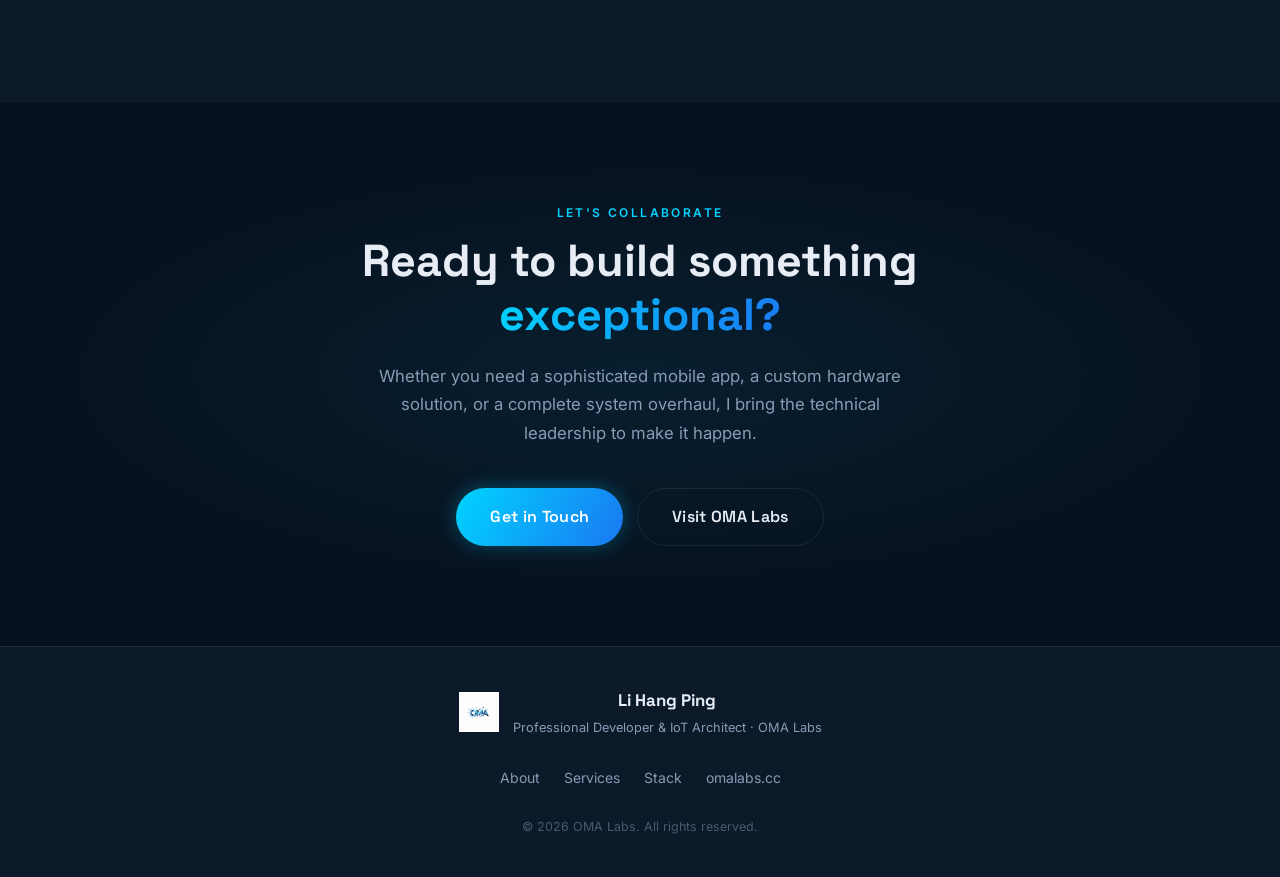
==== commit 3077b6ad: "Update title to Professional Developer, add KDU university details Replace all "Tech Lead" reference" ====
--- a/index.html
+++ b/index.html
@@ -4,7 +4,7 @@
   <meta charset="UTF-8" />
   <meta name="viewport" content="width=device-width, initial-scale=1.0" />
   <title>Li Hang Ping — OMA Labs</title>
-  <meta name="description" content="Tech Lead, Full-Stack Developer, and IoT Architect. Building scalable software and integrated hardware solutions." />
+  <meta name="description" content="Professional Developer and IoT Architect. Building scalable software and integrated hardware solutions." />
   <link rel="preconnect" href="https://fonts.googleapis.com" />
   <link rel="preconnect" href="https://fonts.gstatic.com" crossorigin />
   <link href="https://fonts.googleapis.com/css2?family=Inter:wght@300;400;500;600;700;800&family=Space+Grotesk:wght@400;500;600;700&display=swap" rel="stylesheet" />
@@ -38,7 +38,7 @@
     <div class="hero__content">
       <p class="hero__eyebrow">Welcome to OMA Labs</p>
       <h1 class="hero__headline">Engineering the<br /><span class="gradient-text">Future of Software</span><br />&amp; Hardware.</h1>
-      <p class="hero__sub">Tech Lead · Full-Stack Developer · IoT Architect<br />I transform complex ideas into scalable digital products and integrated physical solutions.</p>
+      <p class="hero__sub">Professional Developer · Full-Stack · IoT Architect<br />I transform complex ideas into scalable digital products and integrated physical solutions.</p>
       <div class="hero__actions">
         <a href="#contact" class="btn btn--primary">Let's Talk</a>
         <a href="#services" class="btn btn--ghost">Explore Services</a>
@@ -57,9 +57,9 @@
       <h2 class="section__title">The Path to <span class="gradient-text">Mastery</span></h2>
       <div class="about__grid">
         <div class="about__text">
-          <p>With a background in <strong>Game Development (B.Sc. Hons)</strong>, my journey began with a fascination for how systems interact. Over the last <strong>7+ years</strong>, that curiosity evolved into a career leading multidisciplinary teams.</p>
+          <p>With a <strong>B.Sc. Hons in Game Development</strong> from <strong>KDU University College Glenmarie, Shah Alam</strong>, my journey began with a fascination for how systems interact. Over the last <strong>7+ years</strong>, that curiosity evolved into a career building complex digital and physical products.</p>
           <p>I've spent my time in the trenches of code — refactoring legacy systems into modern <strong>Laravel architectures</strong> and building fluid mobile experiences with <strong>Flutter</strong>. But I didn't stop at the screen.</p>
-          <p>My passion for <strong>Hardware Engineering</strong> allows me to bridge the gap between the digital and physical worlds, from PCB design to IoT implementation. Today, I lead as a <strong>Tech Lead</strong>, mentoring the next generation of developers while staying hands-on with the latest in <strong>AI automation and LLM integration</strong>.</p>
+          <p>My passion for <strong>Hardware Engineering</strong> allows me to bridge the gap between the digital and physical worlds, from PCB design to IoT implementation. I stay hands-on with the latest in <strong>AI automation and LLM integration</strong> to keep delivering modern, future-ready solutions.</p>
         </div>
         <div class="about__stats">
           <div class="stat-card">
@@ -235,7 +235,7 @@
         <img src="assets/logo.png" alt="OMA Labs" class="footer__logo" />
         <div>
           <div class="footer__name">Li Hang Ping</div>
-          <div class="footer__tagline">Tech Lead &amp; IoT Architect · OMA Labs</div>
+          <div class="footer__tagline">Professional Developer &amp; IoT Architect · OMA Labs</div>
         </div>
       </div>
       <div class="footer__links">
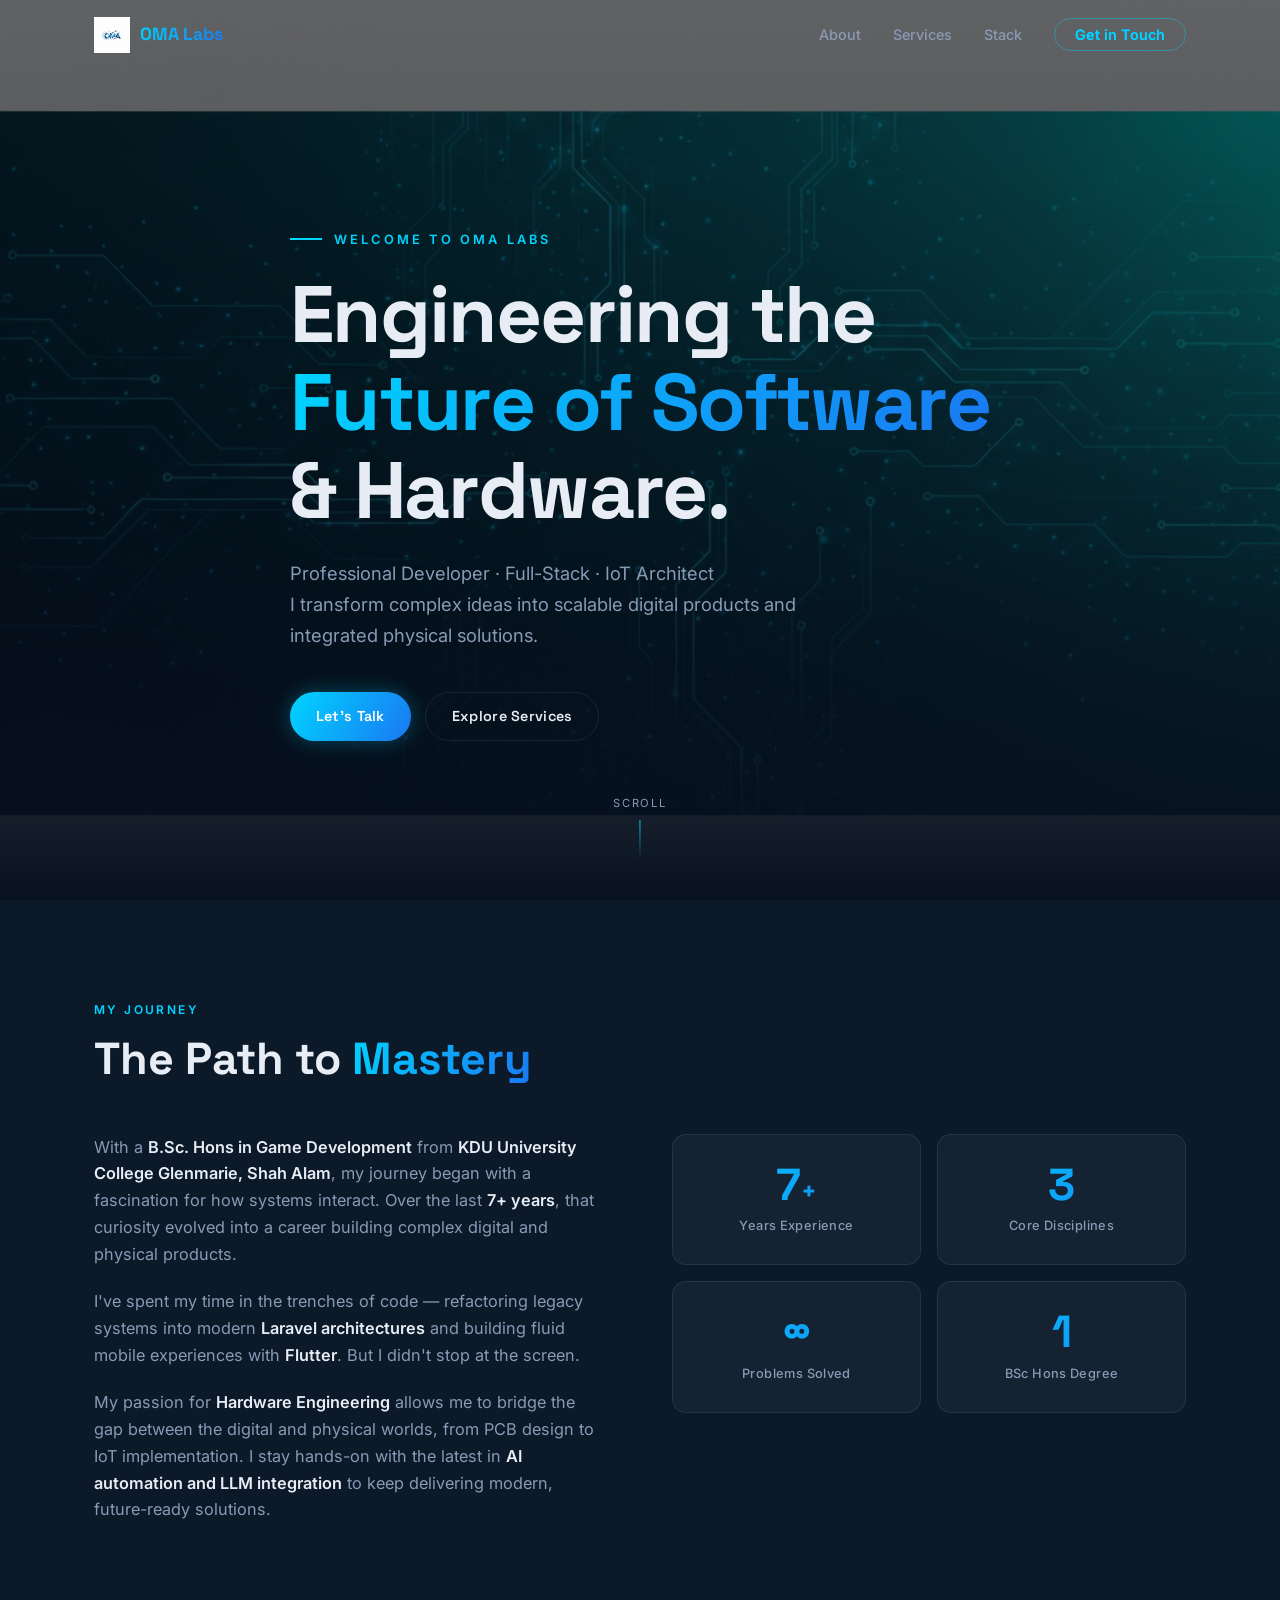
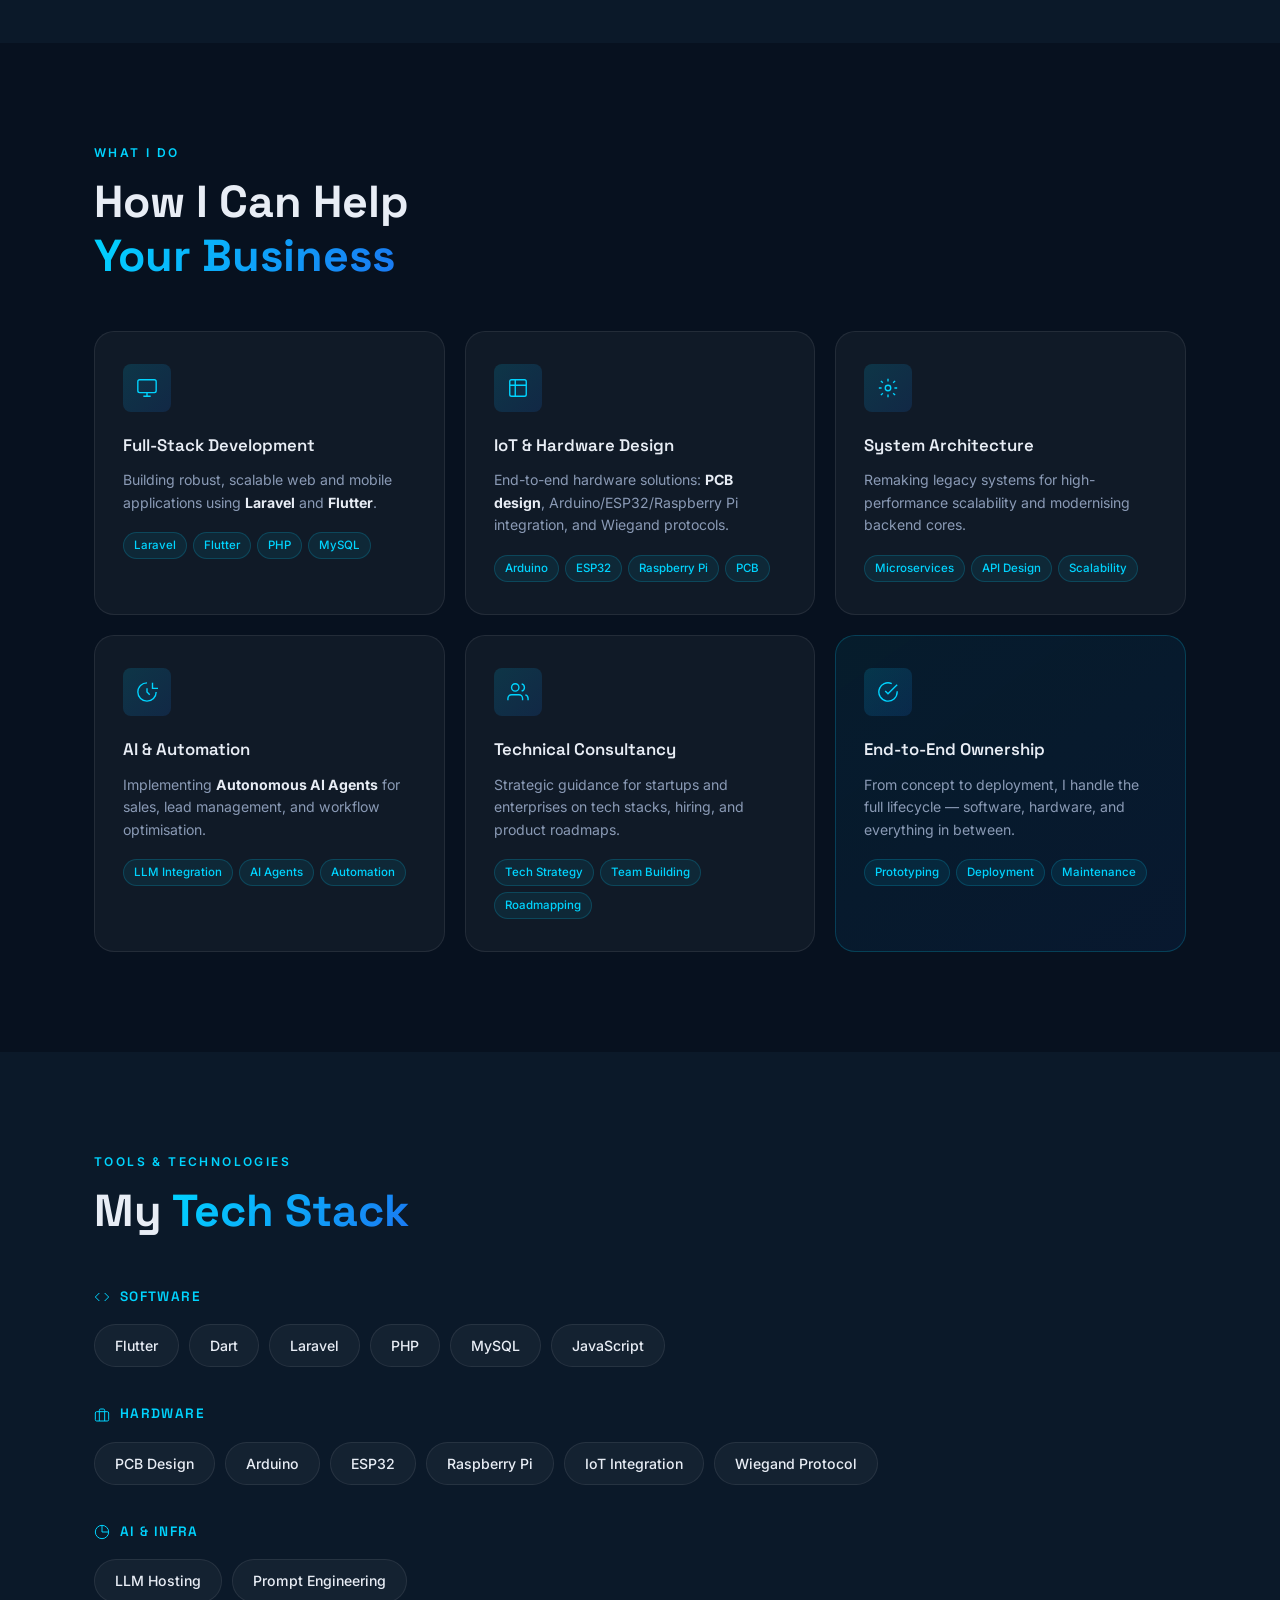
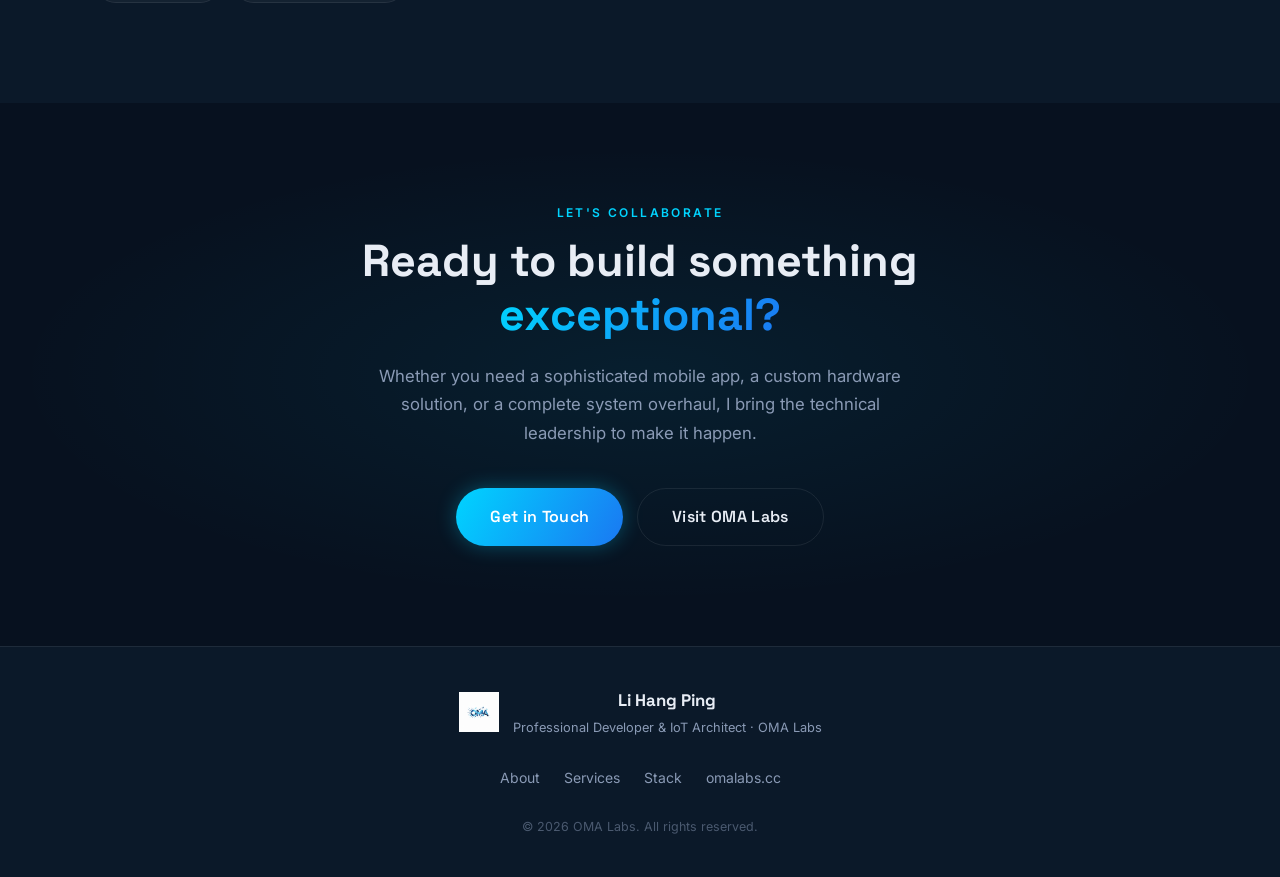
==== commit e8a3e881: "Add admin panel with GitHub Device Flow auth and dynamic config.json" ====
--- a/index.html
+++ b/index.html
@@ -219,11 +219,11 @@
     <div class="contact__bg"></div>
     <div class="container contact__inner">
       <div class="section__label">Let's Collaborate</div>
-      <h2 class="section__title">Ready to build something<br /><span class="gradient-text">exceptional?</span></h2>
-      <p class="contact__body">Whether you need a sophisticated mobile app, a custom hardware solution, or a complete system overhaul, I bring the technical leadership to make it happen.</p>
+      <h2 class="section__title"><span id="dyn-heading1">Ready to build something</span><br /><span class="gradient-text" id="dyn-heading2">exceptional?</span></h2>
+      <p class="contact__body" id="dyn-body">Whether you need a sophisticated mobile app, a custom hardware solution, or a complete system overhaul, I bring the technical leadership to make it happen.</p>
       <div class="contact__actions">
-        <a href="mailto:hello@omalabs.cc" class="btn btn--primary btn--lg">Get in Touch</a>
-        <a href="https://omalabs.cc" target="_blank" rel="noopener noreferrer" class="btn btn--ghost btn--lg">Visit OMA Labs</a>
+        <a href="mailto:omalabs.cc@gmail.com" class="btn btn--primary btn--lg" id="dyn-cta-primary">Get in Touch</a>
+        <a href="https://omalabs.cc" target="_blank" rel="noopener noreferrer" class="btn btn--ghost btn--lg" id="dyn-cta-secondary">Visit OMA Labs</a>
       </div>
     </div>
   </section>
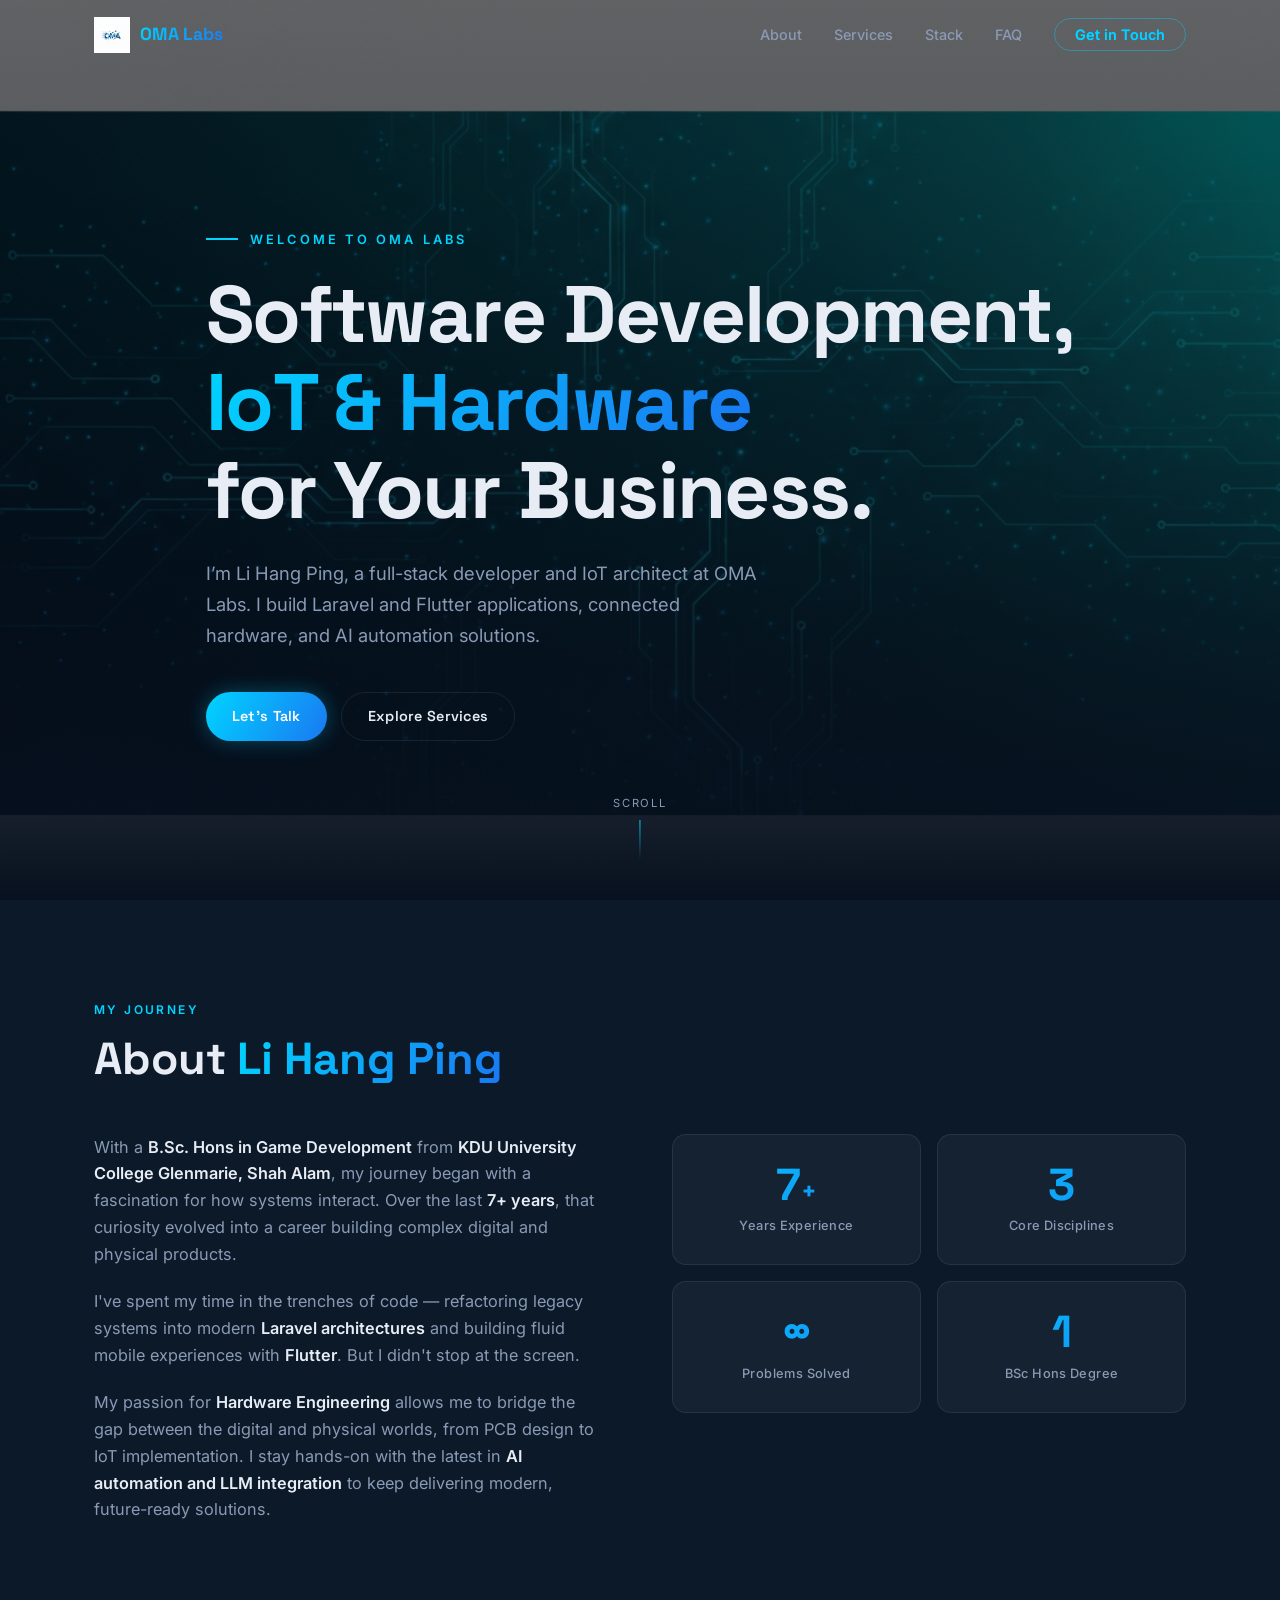
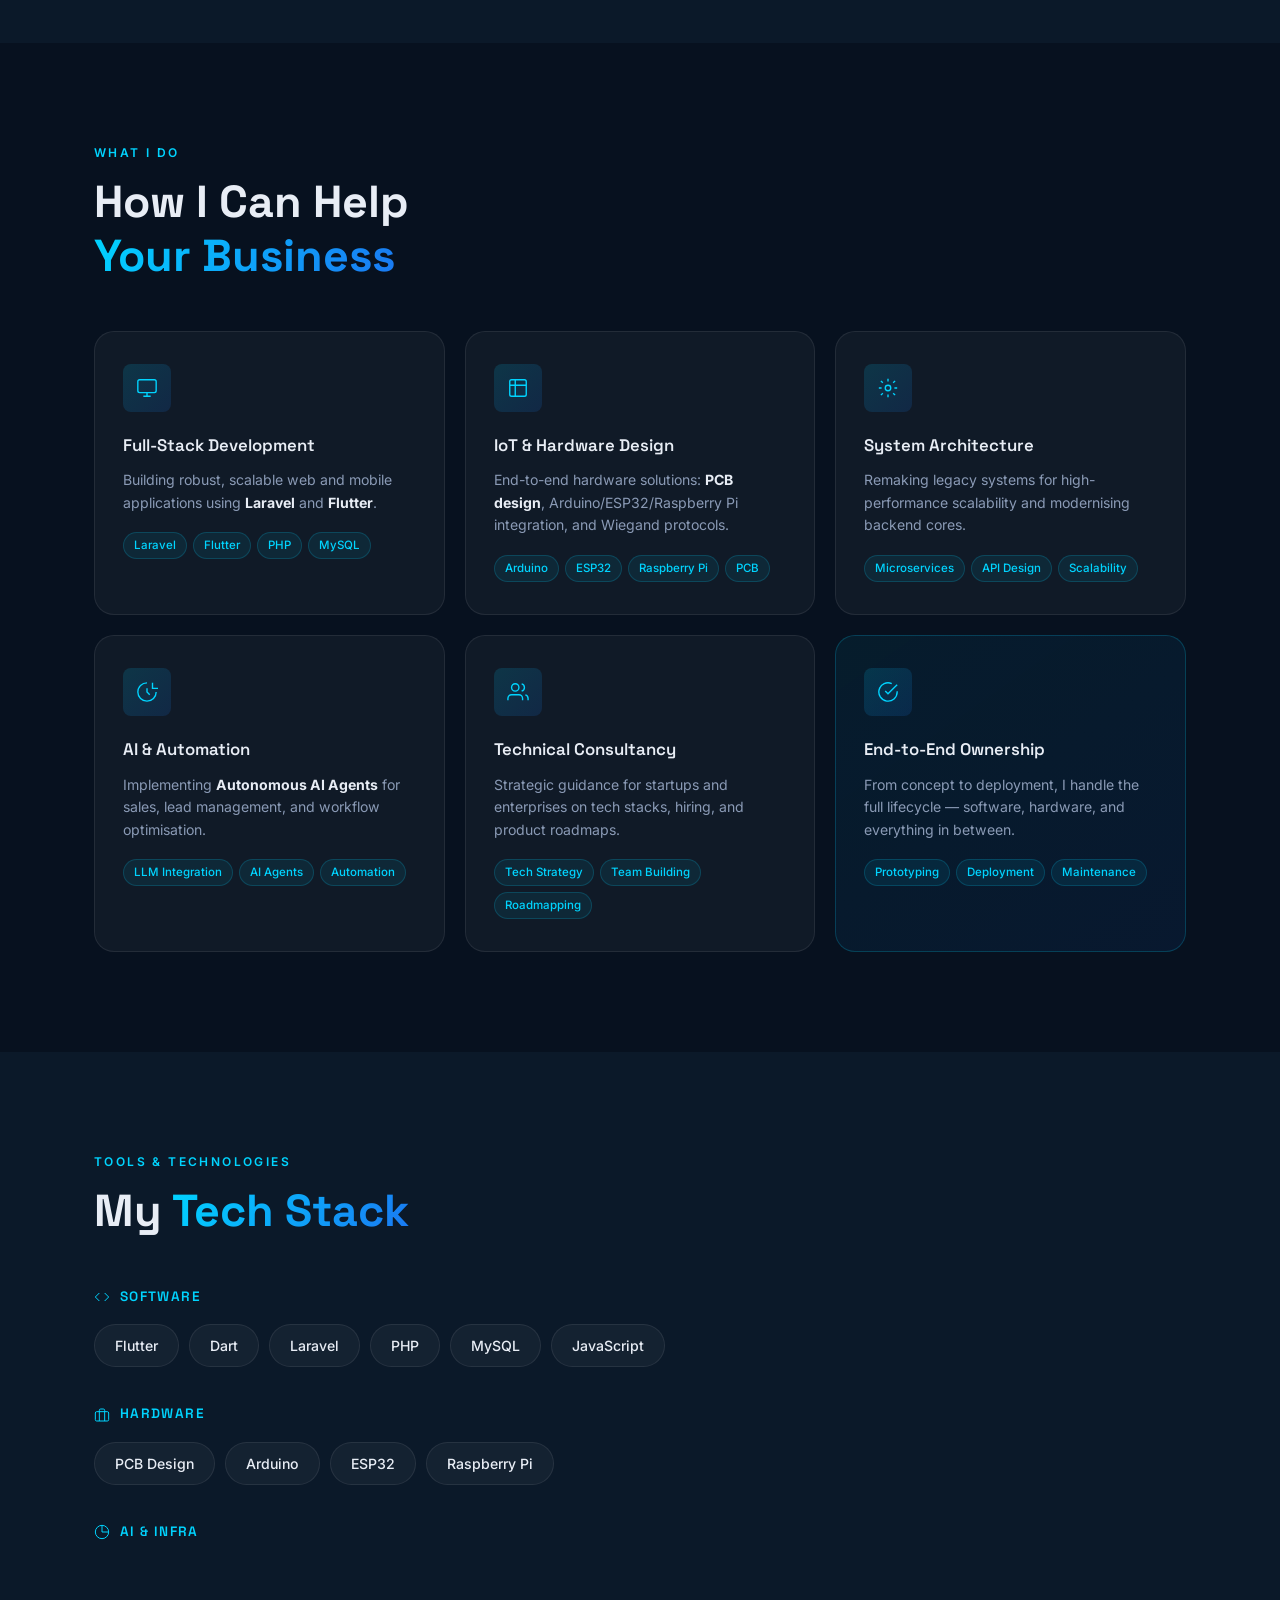
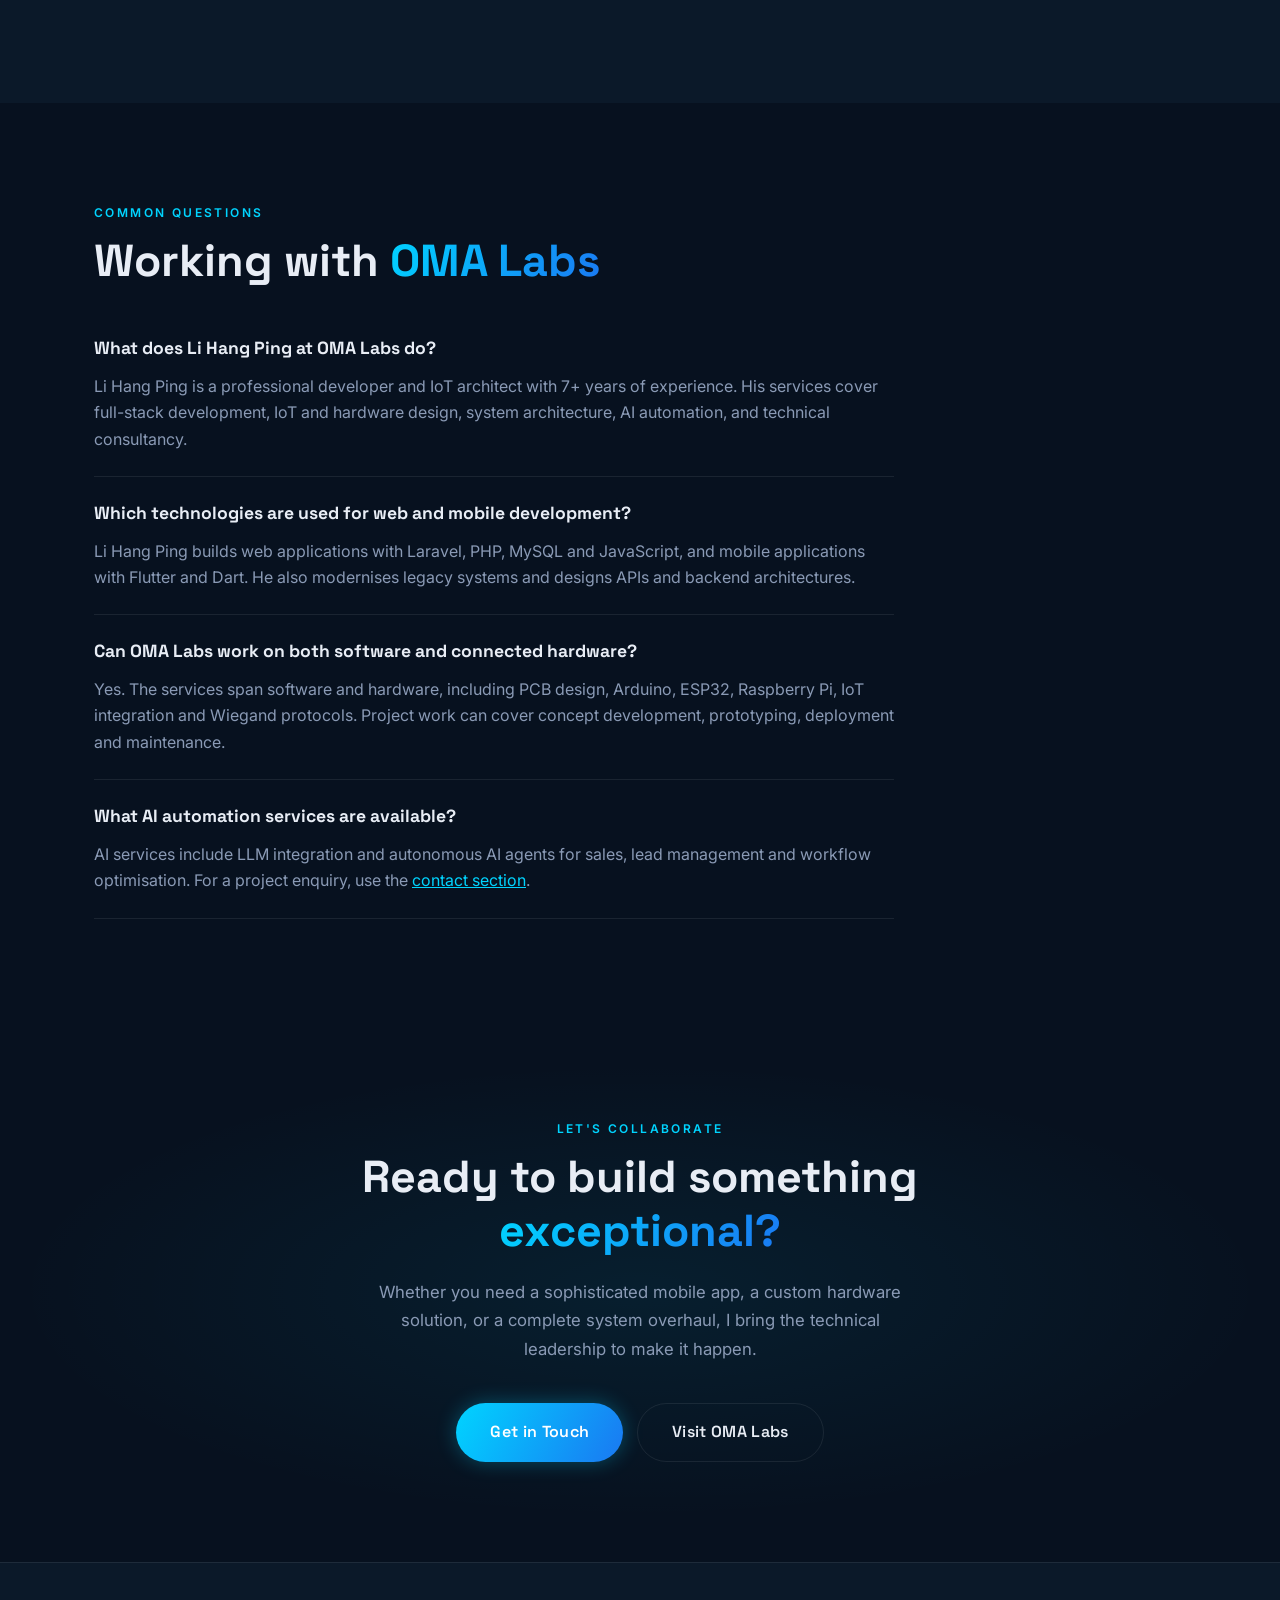
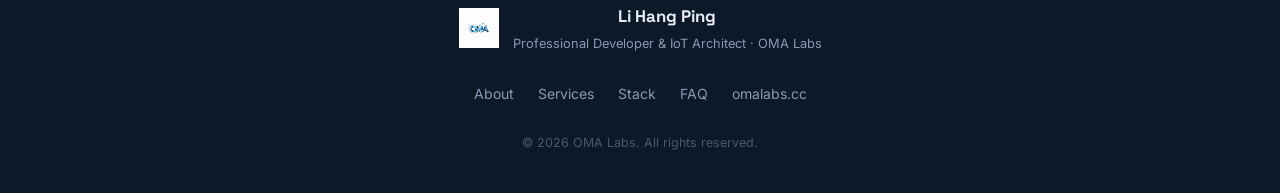
==== commit 433d62bf: "Improve portfolio SEO and AI search discoverability" ====
--- a/index.html
+++ b/index.html
@@ -3,8 +3,179 @@
 <head>
   <meta charset="UTF-8" />
   <meta name="viewport" content="width=device-width, initial-scale=1.0" />
-  <title>Li Hang Ping — OMA Labs</title>
-  <meta name="description" content="Professional Developer and IoT Architect. Building scalable software and integrated hardware solutions." />
+  <title>Li Hang Ping | Full-Stack Developer &amp; IoT Architect | OMA Labs</title>
+  <meta name="description" content="Li Hang Ping at OMA Labs builds Laravel and Flutter apps, IoT hardware and AI automation. Explore software development, PCB design and technical consultancy." />
+  <meta name="author" content="Li Hang Ping" />
+  <meta name="robots" content="index, follow, max-image-preview:large" />
+  <link rel="canonical" href="https://profile.omalabs.cc/" />
+  <link rel="icon" type="image/png" href="/assets/logo.png" />
+  <meta property="og:type" content="website" />
+  <meta property="og:site_name" content="OMA Labs" />
+  <meta property="og:title" content="Li Hang Ping | Full-Stack Developer &amp; IoT Architect | OMA Labs" />
+  <meta property="og:description" content="Li Hang Ping at OMA Labs builds Laravel and Flutter apps, IoT hardware and AI automation. Explore software development, PCB design and technical consultancy." />
+  <meta property="og:url" content="https://profile.omalabs.cc/" />
+  <meta property="og:image" content="https://profile.omalabs.cc/assets/logo.png" />
+  <meta property="og:image:type" content="image/png" />
+  <meta property="og:image:width" content="1024" />
+  <meta property="og:image:height" content="1024" />
+  <meta property="og:image:alt" content="OMA Labs geometric logo" />
+  <meta name="twitter:card" content="summary" />
+  <meta name="twitter:title" content="Li Hang Ping | Full-Stack Developer &amp; IoT Architect | OMA Labs" />
+  <meta name="twitter:description" content="Li Hang Ping at OMA Labs builds Laravel and Flutter apps, IoT hardware and AI automation. Explore software development, PCB design and technical consultancy." />
+  <meta name="twitter:image" content="https://profile.omalabs.cc/assets/logo.png" />
+  <meta name="twitter:image:alt" content="OMA Labs geometric logo" />
+  <script type="application/ld+json">
+{
+  "@context": "https://schema.org",
+  "@graph": [
+    {
+      "@type": "ProfilePage",
+      "@id": "https://profile.omalabs.cc/#profile",
+      "url": "https://profile.omalabs.cc/",
+      "name": "Li Hang Ping | Full-Stack Developer & IoT Architect | OMA Labs",
+      "description": "Li Hang Ping at OMA Labs builds Laravel and Flutter apps, IoT hardware and AI automation. Explore software development, PCB design and technical consultancy.",
+      "inLanguage": "en",
+      "mainEntity": {
+        "@id": "https://profile.omalabs.cc/#person"
+      },
+      "isPartOf": {
+        "@id": "https://profile.omalabs.cc/#website"
+      },
+      "about": {
+        "@id": "https://profile.omalabs.cc/#organization"
+      }
+    },
+    {
+      "@type": "WebSite",
+      "@id": "https://profile.omalabs.cc/#website",
+      "url": "https://profile.omalabs.cc/",
+      "name": "Li Hang Ping — OMA Labs",
+      "inLanguage": "en",
+      "publisher": {
+        "@id": "https://profile.omalabs.cc/#organization"
+      }
+    },
+    {
+      "@type": "Person",
+      "@id": "https://profile.omalabs.cc/#person",
+      "name": "Li Hang Ping",
+      "url": "https://profile.omalabs.cc/",
+      "jobTitle": "Professional Developer & IoT Architect",
+      "worksFor": {
+        "@id": "https://profile.omalabs.cc/#organization"
+      },
+      "alumniOf": {
+        "@type": "CollegeOrUniversity",
+        "name": "KDU University College Glenmarie"
+      },
+      "knowsAbout": [
+        "Full-stack development",
+        "Laravel",
+        "Flutter",
+        "IoT integration",
+        "PCB design",
+        "System architecture",
+        "AI automation",
+        "LLM integration"
+      ],
+      "hasOfferCatalog": {
+        "@id": "https://profile.omalabs.cc/#service-catalog"
+      }
+    },
+    {
+      "@type": "Organization",
+      "@id": "https://profile.omalabs.cc/#organization",
+      "name": "OMA Labs",
+      "url": "https://omalabs.cc",
+      "logo": {
+        "@type": "ImageObject",
+        "url": "https://profile.omalabs.cc/assets/logo.png",
+        "width": 1024,
+        "height": 1024
+      }
+    },
+    {
+      "@type": "OfferCatalog",
+      "@id": "https://profile.omalabs.cc/#service-catalog",
+      "name": "Software, hardware and AI services",
+      "itemListElement": [
+        {
+          "@type": "Offer",
+          "itemOffered": {
+            "@type": "Service",
+            "name": "Full-Stack Development",
+            "description": "Building scalable web and mobile applications using Laravel and Flutter.",
+            "url": "https://profile.omalabs.cc/#services",
+            "provider": {
+              "@id": "https://profile.omalabs.cc/#person"
+            }
+          }
+        },
+        {
+          "@type": "Offer",
+          "itemOffered": {
+            "@type": "Service",
+            "name": "IoT & Hardware Design",
+            "description": "PCB design, Arduino, ESP32 and Raspberry Pi integration, and Wiegand protocols.",
+            "url": "https://profile.omalabs.cc/#services",
+            "provider": {
+              "@id": "https://profile.omalabs.cc/#person"
+            }
+          }
+        },
+        {
+          "@type": "Offer",
+          "itemOffered": {
+            "@type": "Service",
+            "name": "System Architecture",
+            "description": "Modernising legacy systems, backend architecture, API design and scalability.",
+            "url": "https://profile.omalabs.cc/#services",
+            "provider": {
+              "@id": "https://profile.omalabs.cc/#person"
+            }
+          }
+        },
+        {
+          "@type": "Offer",
+          "itemOffered": {
+            "@type": "Service",
+            "name": "AI & Automation",
+            "description": "LLM integration and autonomous AI agents for sales, lead management and workflow optimisation.",
+            "url": "https://profile.omalabs.cc/#services",
+            "provider": {
+              "@id": "https://profile.omalabs.cc/#person"
+            }
+          }
+        },
+        {
+          "@type": "Offer",
+          "itemOffered": {
+            "@type": "Service",
+            "name": "Technical Consultancy",
+            "description": "Guidance for startups and enterprises on tech stacks, hiring and product roadmaps.",
+            "url": "https://profile.omalabs.cc/#services",
+            "provider": {
+              "@id": "https://profile.omalabs.cc/#person"
+            }
+          }
+        },
+        {
+          "@type": "Offer",
+          "itemOffered": {
+            "@type": "Service",
+            "name": "End-to-End Ownership",
+            "description": "Software and hardware delivery from concept and prototyping to deployment and maintenance.",
+            "url": "https://profile.omalabs.cc/#services",
+            "provider": {
+              "@id": "https://profile.omalabs.cc/#person"
+            }
+          }
+        }
+      ]
+    }
+  ]
+}
+  </script>
   <link rel="preconnect" href="https://fonts.googleapis.com" />
   <link rel="preconnect" href="https://fonts.gstatic.com" crossorigin />
   <link href="https://fonts.googleapis.com/css2?family=Inter:wght@300;400;500;600;700;800&family=Space+Grotesk:wght@400;500;600;700&display=swap" rel="stylesheet" />
@@ -16,13 +187,14 @@
   <nav class="nav" id="nav">
     <div class="nav__inner">
       <a href="#hero" class="nav__logo">
-        <img src="assets/logo.png" alt="OMA Labs" class="nav__logo-img" />
+        <img src="assets/logo.png" alt="OMA Labs" class="nav__logo-img" width="1024" height="1024" />
         <span class="nav__logo-text">OMA Labs</span>
       </a>
       <ul class="nav__links">
         <li><a href="#about">About</a></li>
         <li><a href="#services">Services</a></li>
         <li><a href="#stack">Stack</a></li>
+        <li><a href="#faq">FAQ</a></li>
         <li><a href="#contact" class="nav__cta">Get in Touch</a></li>
       </ul>
       <button class="nav__hamburger" id="hamburger" aria-label="Toggle menu">
@@ -31,14 +203,15 @@
     </div>
   </nav>
 
+  <main id="main-content">
   <!-- HERO -->
   <section class="hero" id="hero">
     <div class="hero__bg"></div>
     <div class="hero__overlay"></div>
     <div class="hero__content">
       <p class="hero__eyebrow">Welcome to OMA Labs</p>
-      <h1 class="hero__headline">Engineering the<br /><span class="gradient-text">Future of Software</span><br />&amp; Hardware.</h1>
-      <p class="hero__sub">Professional Developer · Full-Stack · IoT Architect<br />I transform complex ideas into scalable digital products and integrated physical solutions.</p>
+      <h1 class="hero__headline">Software Development,<br /><span class="gradient-text">IoT &amp; Hardware</span><br />for Your Business.</h1>
+      <p class="hero__sub">I’m Li Hang Ping, a full-stack developer and IoT architect at OMA Labs. I build Laravel and Flutter applications, connected hardware, and AI automation solutions.</p>
       <div class="hero__actions">
         <a href="#contact" class="btn btn--primary">Let's Talk</a>
         <a href="#services" class="btn btn--ghost">Explore Services</a>
@@ -54,7 +227,7 @@
   <section class="section about" id="about">
     <div class="container">
       <div class="section__label">My Journey</div>
-      <h2 class="section__title">The Path to <span class="gradient-text">Mastery</span></h2>
+      <h2 class="section__title">About <span class="gradient-text">Li Hang Ping</span></h2>
       <div class="about__grid">
         <div class="about__text">
           <p>With a <strong>B.Sc. Hons in Game Development</strong> from <strong>KDU University College Glenmarie, Shah Alam</strong>, my journey began with a fascination for how systems interact. Over the last <strong>7+ years</strong>, that curiosity evolved into a career building complex digital and physical products.</p>
@@ -210,6 +383,32 @@
           </div>
         </div>
 
+      </div>
+    </div>
+  </section>
+
+  <!-- FAQ: answers remain available in the initial HTML without JavaScript. -->
+  <section class="section faq" id="faq" aria-labelledby="faq-title">
+    <div class="container">
+      <div class="section__label">Common Questions</div>
+      <h2 class="section__title" id="faq-title">Working with <span class="gradient-text">OMA Labs</span></h2>
+      <div class="faq__list">
+        <article class="faq__item">
+          <h3>What does Li Hang Ping at OMA Labs do?</h3>
+          <p>Li Hang Ping is a professional developer and IoT architect with 7+ years of experience. His services cover full-stack development, IoT and hardware design, system architecture, AI automation, and technical consultancy.</p>
+        </article>
+        <article class="faq__item">
+          <h3>Which technologies are used for web and mobile development?</h3>
+          <p>Li Hang Ping builds web applications with Laravel, PHP, MySQL and JavaScript, and mobile applications with Flutter and Dart. He also modernises legacy systems and designs APIs and backend architectures.</p>
+        </article>
+        <article class="faq__item">
+          <h3>Can OMA Labs work on both software and connected hardware?</h3>
+          <p>Yes. The services span software and hardware, including PCB design, Arduino, ESP32, Raspberry Pi, IoT integration and Wiegand protocols. Project work can cover concept development, prototyping, deployment and maintenance.</p>
+        </article>
+        <article class="faq__item">
+          <h3>What AI automation services are available?</h3>
+          <p>AI services include LLM integration and autonomous AI agents for sales, lead management and workflow optimisation. For a project enquiry, use the <a href="#contact">contact section</a>.</p>
+        </article>
       </div>
     </div>
   </section>
@@ -228,11 +427,13 @@
     </div>
   </section>
 
+  </main>
+
   <!-- FOOTER -->
   <footer class="footer">
     <div class="container footer__inner">
       <div class="footer__brand">
-        <img src="assets/logo.png" alt="OMA Labs" class="footer__logo" />
+        <img src="assets/logo.png" alt="OMA Labs" class="footer__logo" width="1024" height="1024" loading="lazy" decoding="async" />
         <div>
           <div class="footer__name">Li Hang Ping</div>
           <div class="footer__tagline">Professional Developer &amp; IoT Architect · OMA Labs</div>
@@ -242,6 +443,7 @@
         <a href="#about">About</a>
         <a href="#services">Services</a>
         <a href="#stack">Stack</a>
+        <a href="#faq">FAQ</a>
         <a href="https://omalabs.cc" target="_blank" rel="noopener noreferrer">omalabs.cc</a>
       </div>
       <div class="footer__copy">&copy; 2026 OMA Labs. All rights reserved.</div>
--- a/style.css
+++ b/style.css
@@ -28,6 +28,7 @@
 }
 
 html { scroll-behavior: smooth; font-size: 16px; }
+section[id] { scroll-margin-top: var(--nav-h); }
 
 body {
   background: var(--clr-bg);
@@ -672,3 +673,17 @@
   .contact__actions { flex-direction: column; align-items: center; }
   .about__stats { grid-template-columns: 1fr 1fr; gap: 10px; }
 }
+
+/* ---------- Frequently asked questions ---------- */
+.faq { background: var(--clr-bg); }
+.faq__list { max-width: 800px; }
+.faq__item { padding: 24px 0; border-bottom: 1px solid var(--clr-border); }
+.faq__item:first-child { padding-top: 0; }
+.faq__item h3 {
+  font-family: var(--font-head);
+  font-size: 1.1rem;
+  line-height: 1.4;
+  margin-bottom: 12px;
+}
+.faq__item p { color: var(--clr-muted); }
+.faq__item a { color: var(--clr-cyan); text-decoration: underline; }
